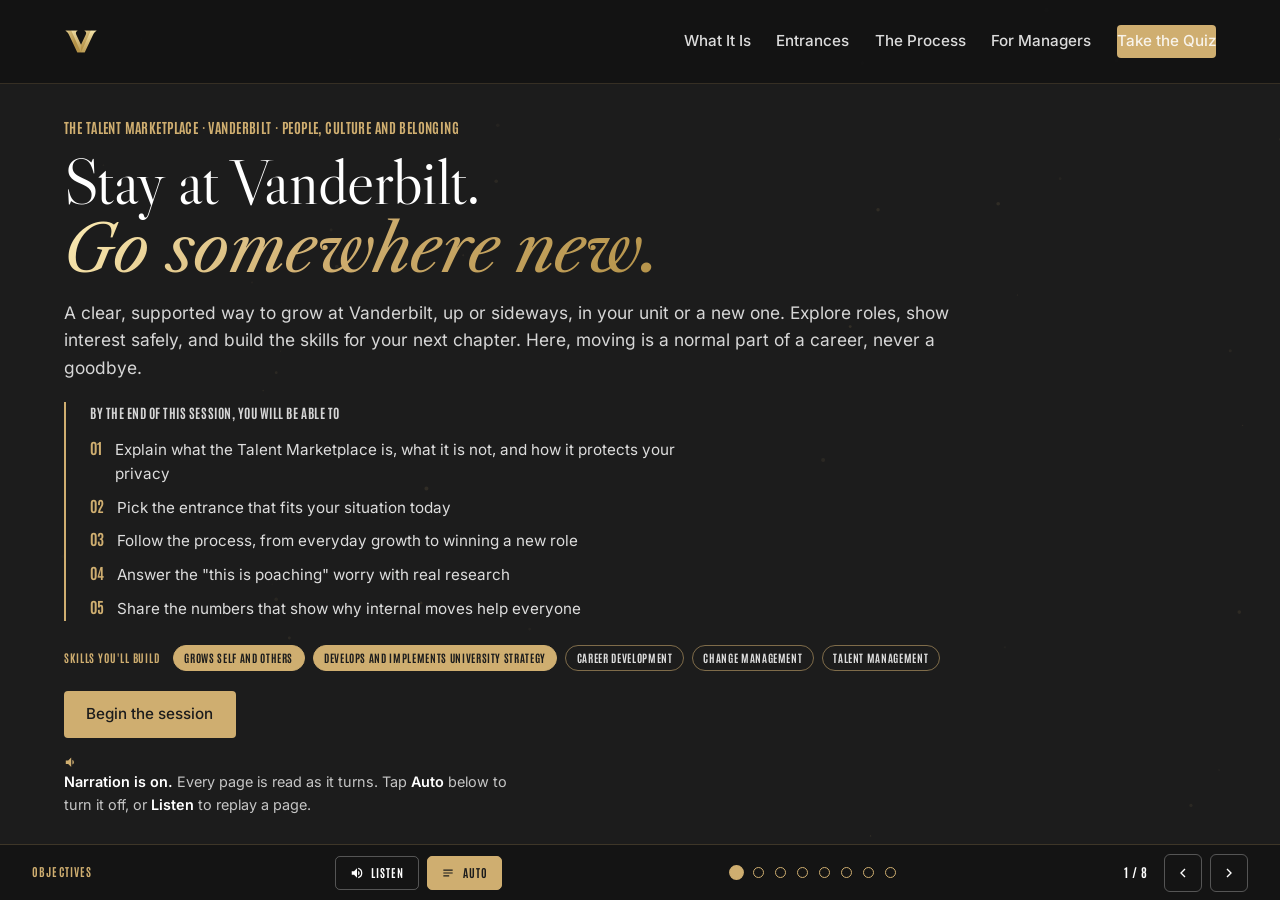
==== index.html @ 02c63fd5 "Narration controls in the bottom bar with auto page reading Replace the per-slide Listen pills with " ====
<!DOCTYPE html>
<html lang="en">
<head>
<meta charset="UTF-8">
<meta name="viewport" content="width=device-width, initial-scale=1">
<title>The Talent Marketplace | Vanderbilt</title>
<meta name="description" content="An interactive training for Vanderbilt staff and managers on the Talent Marketplace: what it is, the six entrances, the process from everyday growth to pursuing an opportunity, the culture work that makes it succeed, and the research case for internal mobility.">
<link rel="canonical" href="https://me5231979.github.io/TransferPortal-/">
<meta property="og:type" content="website">
<meta property="og:title" content="The Talent Marketplace | Vanderbilt Learning Series">
<meta property="og:description" content="Vanderbilt's home for your growth and development: explore careers of interest, build skills through short-term opportunities, and be ready when opportunity arises.">
<meta property="og:url" content="https://me5231979.github.io/TransferPortal-/">
<link rel="icon" href="assets/img/favicon.svg" type="image/svg+xml">
<link rel="alternate icon" href="assets/img/favicon-96.png">
<link rel="apple-touch-icon" href="assets/img/favicon-96.png">

<link rel="preload" href="assets/fonts/libre-caslon-display-latin-400-normal.woff2" as="font" type="font/woff2" crossorigin>
<link rel="preload" href="assets/fonts/inter-latin-400-normal.woff2" as="font" type="font/woff2" crossorigin>

<link rel="stylesheet" href="assets/css/styles.css?v=4">
<style>
  /* skill pills (course-level) */
  .skills { display: flex; flex-wrap: wrap; gap: .5rem; align-items: center; margin-top: 1.5rem; }
  .skills__label { font-family: var(--font-condensed); font-weight: 700; text-transform: uppercase;
    letter-spacing: .08em; font-size: .7rem; color: var(--vu-gold-flat); margin-right: .25rem; }
  .skillpill { display: inline-block; font-family: var(--font-condensed); font-weight: 700;
    text-transform: uppercase; letter-spacing: .06em; font-size: .68rem; line-height: 1.3;
    padding: .3rem .65rem; border-radius: 999px; border: 1px solid rgba(207,174,112,.55);
    color: rgba(255,255,255,.85); }
  .skillpill--core { background: var(--vu-gold-flat); border-color: var(--vu-gold-flat); color: var(--vu-black); }
  /* the three connected pieces (section 01) */
  .pieces { list-style: none; margin: 1.1rem 0 0; padding: 0; counter-reset: piece; display: grid; gap: .7rem; }
  @media (min-width: 900px) { .pieces { grid-template-columns: repeat(3, 1fr); gap: .8rem; } }
  .pieces li { counter-increment: piece; position: relative; padding: .15rem 0 0 2.1rem; font-size: .88rem; line-height: 1.5; color: var(--vu-gray-dark); }
  .pieces li::before { content: counter(piece); position: absolute; left: 0; top: .1rem; width: 1.5rem; height: 1.5rem; border-radius: 50%; border: 1px solid var(--vu-gold-flat); color: var(--vu-oak); font-family: var(--font-condensed); font-weight: 700; font-size: .85rem; display: grid; place-items: center; }
  .pieces li b { display: block; font-family: var(--font-condensed); font-weight: 700; text-transform: uppercase; letter-spacing: .05em; font-size: .78rem; color: var(--vu-black); margin-bottom: .15rem; }
  /* entrance doors (expanding) */
  .doors { margin-top: 1.5rem; display: grid; gap: .6rem; }
  @media (min-width: 900px) { .doors { grid-template-columns: 1fr 1fr; gap: .6rem .9rem; align-items: start; } }
  .door { border: 1px solid rgba(255,255,255,.16); border-radius: 6px; background: #242424; }
  .door[open] { border-color: rgba(207,174,112,.55); }
  .door summary { list-style: none; cursor: pointer; display: flex; align-items: center; gap: .75rem; padding: .7rem .9rem; }
  .door summary::-webkit-details-marker { display: none; }
  .door summary .tag { flex-shrink: 0; }
  .door__quote { font-family: var(--font-serif); font-size: 1rem; color: rgba(255,255,255,.92); line-height: 1.25; }
  .door .chev { width: 15px; height: 15px; margin-left: auto; flex-shrink: 0; color: var(--vu-gold-flat); transition: transform .25s var(--ease); }
  .door[open] .chev { transform: rotate(90deg); }
  .door__body { padding: .1rem .95rem .9rem; display: grid; gap: .55rem; }
  .door__row { margin: 0; font-size: .85rem; color: rgba(255,255,255,.78); line-height: 1.5; }
  .door__row b { color: var(--vu-gold-flat); font-family: var(--font-condensed); text-transform: uppercase; letter-spacing: .06em; font-weight: 700; font-size: .7rem; display: block; margin-bottom: .1rem; }
  .crumbs { list-style: none; margin: .2rem 0; padding: 0; counter-reset: crumb; display: grid; gap: .35rem; }
  .crumbs li { counter-increment: crumb; position: relative; padding-left: 1.7rem; font-size: .85rem; color: rgba(255,255,255,.88); line-height: 1.4; }
  .crumbs li::before { content: counter(crumb); position: absolute; left: 0; top: .05rem; width: 1.15rem; height: 1.15rem; border-radius: 50%; border: 1px solid var(--vu-gold-flat); color: var(--vu-gold-flat); font-family: var(--font-condensed); font-weight: 700; font-size: .68rem; display: grid; place-items: center; }
  .crumbs li:not(:last-child)::after { content: ""; position: absolute; left: .55rem; top: 1.35rem; bottom: -.5rem; width: 1px; background: rgba(207,174,112,.35); }
  .crumbs__chip { display: inline-block; margin-left: .35rem; font-family: var(--font-condensed); font-weight: 700; text-transform: uppercase; letter-spacing: .05em; font-size: .6rem; color: var(--vu-black); background: var(--vu-gold-flat); border-radius: 999px; padding: .12rem .5rem; vertical-align: 1px; }
  .crumbs__chip--soon { background: transparent; border: 1px solid rgba(207,174,112,.7); color: var(--vu-gold-flat); }
  /* two-track process */
  .tracks { display: grid; gap: 1.25rem; grid-template-columns: 1fr; margin-top: 2rem; }
  @media (min-width: 900px) { .tracks { grid-template-columns: 1fr 1fr; } }
  .track { border: 1px solid rgba(207,174,112,.35); border-radius: 6px; padding: 1.25rem 1.4rem; }
  .on-cream .track, .on-light .track { background: rgba(255,255,255,.55); }
  .track ol { margin: .75rem 0 0; padding-left: 1.2rem; display: grid; gap: .5rem; font-size: .95rem; }
  .track ol b { font-weight: 600; }
  .track a { color: inherit; text-decoration: underline; }
  .warmup .card a:not(.btn) { color: var(--vu-gold-flat); text-decoration: underline; font-size: .82rem; }
  @media (min-width: 1000px) {
    .tracks { gap: 1rem; margin-top: 1.25rem; }
    .track { padding: .9rem 1.1rem; }
    .track ol { margin-top: .5rem; gap: .25rem; font-size: .82rem; }
  }
  /* stat tiles */
  .stats { display: grid; gap: 1rem; grid-template-columns: repeat(auto-fit, minmax(230px, 1fr)); margin-top: 2rem; }
  .stats .card .big { font-family: var(--font-serif); font-size: clamp(1.7rem, 2.6vw, 2.3rem); color: var(--vu-oak); line-height: 1.1; margin: .3rem 0 .35rem; }
  .on-dark .stats .card .big { color: var(--vu-gold-flat); }
  .stats .card p { font-size: .88rem; }
  .stats .card a { color: inherit; text-decoration: underline; }
  @media (min-width: 1000px) {
    .stats { gap: .8rem; margin-top: 1.25rem; grid-template-columns: repeat(3, 1fr); }
    .stats .card .big { font-size: clamp(1.4rem, 1.8vw, 1.8rem); }
    .stats .card p { font-size: .82rem; }
  }
  @media (min-width: 1280px) {
    .stats { grid-template-columns: repeat(6, 1fr); gap: .6rem; margin-top: .9rem; }
    .stats .card { padding: .8rem .85rem; }
    .stats .card .big { font-size: 1.3rem; }
    .stats .card p { font-size: .76rem; }
  }
  @media (min-width: 1280px) {
    #nextMove .quiz__options { grid-template-columns: repeat(3, minmax(0, 1fr)); }
    #nextMove .quiz__options .opt { font-size: .85rem; align-items: start; }
    #entrancePick .quiz__options { grid-template-columns: repeat(6, minmax(0, 1fr)); }
    #entrancePick .quiz__options .opt { grid-template-columns: 1fr; font-size: .82rem; padding: .5rem .6rem; text-align: center; }
    #entrancePick .quiz__options .opt .mark { display: none; }
  }
  /* today checklist + Oracle screenshots */
  .uishot { margin: .9rem 0 0; }
  .uishot img { width: 100%; max-width: 680px; border: 1px solid rgba(28,28,28,.18); border-radius: 6px; display: block; box-shadow: 0 2px 10px rgba(0,0,0,.08); }
  .on-dark .uishot img { border-color: rgba(255,255,255,.25); }
  .uishot figcaption { font-family: var(--font-condensed); font-weight: 700; text-transform: uppercase; letter-spacing: .07em; font-size: .66rem; color: var(--vu-oak); margin-top: .4rem; }
  .on-dark .uishot figcaption { color: var(--vu-gold-flat); }
  .warmup { display: grid; gap: 1rem; grid-template-columns: repeat(auto-fit, minmax(280px, 1fr)); margin-top: 1.25rem; }
  @media (min-width: 1200px) {
    .warmup { grid-template-columns: repeat(5, 1fr); gap: .75rem; margin-top: .75rem; }
    .warmup .card { padding: .8rem .85rem; }
    .warmup .card .muted { font-size: .78rem; }
    .warmup .card .btn { padding: .55rem .9rem; font-size: .85rem; }
  }
</style>
<script>
  window.va = window.va || function () { (window.vaq = window.vaq || []).push(arguments); };
</script>
<script defer src="/_vercel/insights/script.js"></script>
</head>
<body>
<a class="skip-link" href="#s-what">Skip to content</a>

<!-- reading progress -->
<div class="progress" aria-hidden="true"><div class="progress__bar" id="progressBar"></div></div>

<!-- ===================== NAV ===================== -->
<header class="nav" id="nav">
  <a class="nav__brand" href="#top" aria-label="Vanderbilt University, home">
    <img class="nav__lockup" src="assets/img/vu-lockup-white.png" alt="Vanderbilt University" width="250" height="65">
    <img class="nav__vicon" src="assets/img/vu-v-icon-nav.png" alt="Vanderbilt University" width="34" height="25">
  </a>
  <button class="nav__toggle" aria-label="Toggle menu" aria-expanded="false" aria-controls="navlinks">
    <svg viewBox="0 0 24 24" fill="none" stroke="currentColor" stroke-width="2"><line x1="3" y1="6" x2="21" y2="6"/><line x1="3" y1="12" x2="21" y2="12"/><line x1="3" y1="18" x2="21" y2="18"/></svg>
  </button>
  <nav class="nav__links" id="navlinks" aria-label="Sections">
    <a href="#s-what">What It Is</a>
    <a href="#s-entrances">Entrances</a>
    <a href="#s-process">The Process</a>
    <a href="#s-culture">For Managers</a>
    <a class="btn" href="#s-plan">Take the Quiz</a>
  </nav>
</header>

<!-- bottom navigation bar -->
<div class="bottombar" role="group" aria-label="Presentation controls">
  <span class="bottombar__title" id="barTitle"></span>
  <div class="dots" id="dots" role="navigation" aria-label="Slide navigation"></div>
  <div class="bottombar__ctrl">
    <span class="bottombar__count" id="deckCount">1 / 8</span>
    <button id="deckPrev" aria-label="Previous slide"><svg viewBox="0 0 24 24" fill="none" stroke="currentColor" stroke-width="2"><polyline points="15 18 9 12 15 6"/></svg></button>
    <button id="deckNext" aria-label="Next slide"><svg viewBox="0 0 24 24" fill="none" stroke="currentColor" stroke-width="2"><polyline points="9 18 15 12 9 6"/></svg></button>
  </div>
</div>
<button class="scrollhint" id="scrollHint" type="button" aria-label="Scroll for more on this screen">Scroll for more <svg viewBox="0 0 24 24" fill="none" stroke="currentColor" stroke-width="2.5" width="12" height="12" aria-hidden="true"><polyline points="6 9 12 15 18 9"/></svg></button>

<main class="deck" id="top">

  

  <!-- ============ 1 · HERO ============ -->
  <section class="slide on-dark hero" id="s-hero" data-title="Objectives">
    <video class="hero__video" id="heroVideo" autoplay muted playsinline preload="auto" aria-hidden="true"
      data-playlist='["assets/video/hero-conversation.mp4","assets/video/hero-collaboration.mp4","assets/video/hero-mentorship.mp4"]'></video>
    <canvas class="hero__canvas" aria-hidden="true"></canvas>
    <div class="hero__scrim" aria-hidden="true"></div>
    <div class="wrap">
      <p class="eyebrow" data-reveal>The Talent Marketplace · Vanderbilt · People, Culture and Belonging</p>
      <h1 class="h-hero" data-reveal>Stay at Vanderbilt.<br><em class="gold-text">Go somewhere new.</em></h1>
      <p class="lead" data-reveal style="margin-top:1rem">A clear, supported way to grow at Vanderbilt, up or sideways, in your unit or a new one. Explore roles, show interest safely, and build the skills for your next chapter. Here, moving is a normal part of a career, never a goodbye.</p>
      <div class="objectives" data-reveal>
        <p class="objectives__label">By the end of this session, you will be able to</p>
        <ol class="objectives__list">
          <li>Explain what the Talent Marketplace is, what it is not, and how it protects your privacy</li>
          <li>Pick the entrance that fits your situation today</li>
          <li>Follow the process, from everyday growth to winning a new role</li>
          <li>Answer the "this is poaching" worry with real research</li>
          <li>Share the numbers that show why internal moves help everyone</li>
        </ol>
      </div>
      <div class="skills" data-reveal aria-label="Skills this course builds">
        <span class="skills__label">Skills you'll build</span>
        <span class="skillpill skillpill--core">Grows self and others</span>
        <span class="skillpill skillpill--core">Develops and implements University strategy</span>
        <span class="skillpill">Career Development</span>
        <span class="skillpill">Change Management</span>
        <span class="skillpill">Talent Management</span>
      </div>
      <div class="hero__cta" data-reveal>
        <a class="btn" href="#s-what">Begin the session</a>
      </div>
      <p class="narr-note" data-reveal style="margin:1.1rem 0 0;font-size:.9rem;color:rgba(255,255,255,.75);max-width:52ch"><svg viewBox="0 0 24 24" aria-hidden="true" style="width:.9rem;height:.9rem;fill:#CFAE70;vertical-align:-2px;margin-right:.35rem"><path d="M3 9v6h4l5 5V4L7 9H3zm13.5 3a4.5 4.5 0 0 0-2.5-4v8a4.5 4.5 0 0 0 2.5-4z"/></svg><b style="color:#fff">Narration is on.</b> Every page is read as it turns. Tap <b style="color:#fff">Auto</b> below to turn it off, or <b style="color:#fff">Listen</b> to replay a page.</p>
    </div>
  </section>

  

  <!-- ============ 2 · THE CHANCELLOR'S CHARGE ============ -->
  <section class="slide on-dark" id="s-charge" data-title="The chancellor's charge">
    <div class="wrap">
      <p class="eyebrow" data-reveal>The Institutional Why · Crescere Aude · Dare to Grow</p>
      <h2 class="h2" data-reveal style="max-width:30ch">Vanderbilt will <span class="gold-text">define the great university of the 21st Century</span> and <em class="gold-text">be&nbsp;it.</em></h2>

      <p class="eyebrow" data-reveal style="margin:1.75rem 0 .75rem">Areas of Focus</p>
      <div class="grid grid-3" style="grid-template-columns:repeat(auto-fit,minmax(260px,1fr))">
        <div class="card" data-reveal>
          <span class="tag">1 · Exceptional Core Operations</span>
          <p class="muted" style="margin-top:.5rem">With speed, agility and scale, Vanderbilt will distinguish itself with innovative and impactful capabilities to ensure that we have the talent, resources and reputation necessary to deliver on our vision.</p>
        </div>
        <div class="card" data-reveal>
          <span class="tag">2 · Bold Strategic Initiatives</span>
          <p class="muted" style="margin-top:.5rem">With "exceptional core operations" as our fuel, Vanderbilt will pursue increasingly bold initiatives that enable and enhance the reach and impact of our education and research mission.</p>
        </div>
        <div class="card" data-reveal>
          <span class="tag">3 · Values Leadership</span>
          <p class="muted" style="margin-top:.5rem">Through strategic advocacy efforts and modeling the role of an essential research university, Vanderbilt will stimulate industry change and combat existential threats to our education and research mission.</p>
        </div>
      </div>
    </div>
  </section>

  <!-- ============ 3 · 01 WHAT IT IS ============ -->
  <section class="slide on-light" id="s-what" data-count data-title="What it is">
    <div class="wrap">
      <p class="eyebrow" data-reveal>Section 01 · What It Is</p>
      <h2 class="h2" data-reveal>It is <em>two</em> things.</h2>
      <p class="lead" data-reveal>The marketplace is Vanderbilt's home for growing your career inside the university. It lives in Oracle, and it splits into two paths. Your activity stays private to you.</p>

      <div class="grid grid-3" style="margin-top:1.25rem;grid-template-columns:repeat(auto-fit,minmax(280px,1fr))">
        <div class="card" data-reveal style="border-color:rgba(207,174,112,.55)">
          <span class="tag">1 · Career moves</span>
          <h3>Careers of interest</h3>
          <p class="muted">Grow toward the careers that draw you. The marketplace matches roles to your skills, and staff see new openings first, for five business days. Your interest stays private until you act.</p>
        </div>
        <div class="card" data-reveal style="border-color:rgba(207,174,112,.55)">
          <span class="tag">2 · Gigs</span>
          <h3>Short-term opportunities</h3>
          <p class="muted">Short projects in other units that build your skills. We are rolling Gigs out in Oracle to promote short-term opportunities. Your manager approves each Gig, you keep your home job, and a Gig never promises a transfer.</p>
        </div>
      </div>

      <div class="card" data-reveal style="margin-top:1rem">
        <span class="tag">The promises</span>
        <p class="muted">You control what you share. Showing interest alerts no one. Leaders see only group totals, never your activity. Managers may not punish or spy. Advisor help starts only when you ask.</p>
      </div>

      <div class="quiz" id="portalFact" data-reveal style="margin-top:1rem">
        <p class="eyebrow" style="margin-bottom:.5rem">Play · Fact or fiction</p>
        <p class="why" style="margin-top:0"><b>Why this matters:</b> most fear comes from things the marketplace does not do. Five claims; true or false?</p>
        <p class="quiz__progress" id="pfProgress"></p>
        <p class="quiz__q" id="pfQ" style="margin-top:.4rem"></p>
        <div class="quiz__options" id="pfOptions" role="group" aria-label="Fact or fiction choices"></div>
        <p class="quiz__feedback" id="pfFeedback" aria-live="polite"></p>
        <div class="quiz__nav">
          <button class="btn btn--dark" id="pfNext" style="visibility:hidden">Next claim</button>
        </div>
        <div id="pfResult" hidden aria-live="polite"></div>
      </div>

      <details class="deeper" data-reveal>
        <summary><svg class="chev" viewBox="0 0 24 24" fill="none" stroke="currentColor" stroke-width="2.5" aria-hidden="true"><polyline points="9 18 15 12 9 6"/></svg> Go deeper</summary>
        <div class="deeper__body">
          <div><h4>In practice</h4><p>Two paths, one marketplace. Career moves are the long game: real roles you grow toward and earn fairly. Gigs are the short game: projects that stretch you now. Both run on the skills and interests you keep in Oracle, and both stay private until you act.</p></div>
          <div class="deeper__ask"><h4><span class="mode">As a group</span> · optional extension</h4>
          <p class="why"><b>Why this matters:</b> naming your worries out loud, then checking them against the guarantees, is the fastest way to find out which fears are real and which are folklore.</p>
          <ol class="steps">
            <li>In pairs: each name the one thing you'd be most nervous about if you used the marketplace tomorrow.</li>
            <li>Check each worry against the guarantee cards above. Covered, or genuinely open?</li>
            <li>Bring the genuinely open ones to the room; the facilitator collects them for HR.</li>
          </ol>
          <p class="why" style="margin-top:.6rem"><b>Flying solo?</b> Write down your one worry, then find the guarantee that covers it. If none does, that's a real question worth sending to People, Culture and Belonging.</p></div>
        </div>
      </details>
    </div>
  </section>

  

  <!-- ============ 5 · 02 SIX ENTRANCES ============ -->
  <section class="slide on-dark" id="s-entrances" data-count data-title="Six entrances">
    <div class="wrap">
      <p class="eyebrow" data-reveal>Section 02 · Entrances</p>
      <h2 class="h2" data-reveal>Match your situation to its <em>entrance</em>.</h2>
      <p class="lead" data-reveal>Six doors, three kinds of talent: looking to grow (A, B, and F), hidden talent (C), and people whose role is not the right fit but whose heart is in the mission (D and E). Yours might be a mix. Every door starts best the same way: a growth conversation with your manager. That talk is recommended, never required, and exploring stays private until you say otherwise. Open a door to see the path.</p>

      <div class="doors">
        <details class="door" data-reveal>
          <summary>
            <span class="tag">A &middot; The Explorer</span>
            <span class="door__quote">"I'm curious, but not ready to move"</span>
            <svg class="chev" viewBox="0 0 24 24" fill="none" stroke="currentColor" stroke-width="2.5" aria-hidden="true"><polyline points="9 18 15 12 9 6"/></svg>
          </summary>
          <div class="door__body">
            <p class="door__row"><b>You right now</b> Happy enough, curious what else is out there, and worried that curiosity looks like quitting.</p>
            <ol class="crumbs" aria-label="The path through this entrance">
              <li>Growth conversation with your manager <span class="crumbs__chip">recommended start</span></li>
              <li>Update the skills in your Talent Profile</li>
              <li>Flag Careers of Interest in the Grow area</li>
              <li>Browse the Opportunity Marketplace at your own pace</li>
              <li>Suggestions arrive as matching roles open</li>
            </ol>
            <p class="door__row"><b>Where it leads</b> A private map of your options that grows while you do your job.</p>
            <p class="door__row"><b>Worth knowing</b> Flagging interest alerts no one. You choose if and when to say more.</p>
          </div>
        </details>
        <details class="door" data-reveal>
          <summary>
            <span class="tag">B &middot; The Tenured High Performer</span>
            <span class="door__quote">"I need a new challenge"</span>
            <svg class="chev" viewBox="0 0 24 24" fill="none" stroke="currentColor" stroke-width="2.5" aria-hidden="true"><polyline points="9 18 15 12 9 6"/></svg>
          </summary>
          <div class="door__body">
            <p class="door__row"><b>You right now</b> Years of know-how, great reviews, and work that now runs on autopilot.</p>
            <ol class="crumbs" aria-label="The path through this entrance">
              <li>Growth conversation with your manager <span class="crumbs__chip">recommended start</span></li>
              <li>Browse Gigs in the Opportunity Marketplace <span class="crumbs__chip crumbs__chip--soon">rolling out</span></li>
              <li>Take one, with your manager's approval, scope and duration defined, home role intact</li>
              <li>Add the new skills to your Talent Profile</li>
              <li>Pursue the right opening when it arises, skills in hand</li>
            </ol>
            <p class="door__row"><b>Where it leads</b> Stretch and fresh relationships now, and a stronger candidacy for the bigger next chapter.</p>
            <p class="door__row"><b>Worth knowing</b> Gigs are rolling out in Oracle to promote short-term opportunities. A Gig builds skills; it never promises a transfer. What it builds is the readiness you use when the right opening arises.</p>
          </div>
        </details>
        <details class="door" data-reveal>
          <summary>
            <span class="tag">C &middot; The Underutilized Contributor</span>
            <span class="door__quote">"I have skills I never get to use"</span>
            <svg class="chev" viewBox="0 0 24 24" fill="none" stroke="currentColor" stroke-width="2.5" aria-hidden="true"><polyline points="9 18 15 12 9 6"/></svg>
          </summary>
          <div class="door__body">
            <p class="door__row"><b>You right now</b> Hired for one job, grew into more, and the extra skills sit unused.</p>
            <ol class="crumbs" aria-label="The path through this entrance">
              <li>Growth conversation with your manager <span class="crumbs__chip">recommended start</span></li>
              <li>Tag every real skill at its true level in the Skills Center</li>
              <li>Point your Grow plan at the underused ones</li>
              <li>The marketplace surfaces roles and Gigs that need them</li>
              <li>Apply when the fit is real, or take a Gig</li>
            </ol>
            <p class="door__row"><b>Where it leads</b> Work that finally uses the whole toolkit, found by matching instead of luck.</p>
            <p class="door__row"><b>Worth knowing</b> Matching runs on your skills data. Honest levels beat long lists.</p>
          </div>
        </details>
        <details class="door" data-reveal>
          <summary>
            <span class="tag">D &middot; The Post-Reorg Realigner</span>
            <span class="door__quote">"My role feels misaligned"</span>
            <svg class="chev" viewBox="0 0 24 24" fill="none" stroke="currentColor" stroke-width="2.5" aria-hidden="true"><polyline points="9 18 15 12 9 6"/></svg>
          </summary>
          <div class="door__body">
            <p class="door__row"><b>You right now</b> Your area was reorganized, and the job you signed up for changed under you.</p>
            <ol class="crumbs" aria-label="The path through this entrance">
              <li>Growth conversation with your manager <span class="crumbs__chip">recommended start</span></li>
              <li>Request an employee-consultant conversation, confidential and yours to open</li>
              <li>Sort out the next chapter with your advisor</li>
              <li>Apply to the roles that fit</li>
              <li>Transition through a coordinated handoff</li>
            </ol>
            <p class="door__row"><b>Where it leads</b> Clarity about the next chapter before you commit to chasing it.</p>
            <p class="door__row"><b>Worth knowing</b> You start the advisor talk, never HR, and nothing happens without your OK.</p>
          </div>
        </details>
        <details class="door" data-reveal>
          <summary>
            <span class="tag">E &middot; The At-Risk Employee</span>
            <span class="door__quote">"I've heard my role may be at risk"</span>
            <svg class="chev" viewBox="0 0 24 24" fill="none" stroke="currentColor" stroke-width="2.5" aria-hidden="true"><polyline points="9 18 15 12 9 6"/></svg>
          </summary>
          <div class="door__body">
            <p class="door__row"><b>You right now</b> A restructure, a cut, or budget pressure may hit your role.</p>
            <ol class="crumbs" aria-label="The path through this entrance">
              <li>Growth conversation with your manager <span class="crumbs__chip">recommended start</span></li>
              <li>Ask for advisory support and priority matching</li>
              <li>Your skills are matched proactively against open needs</li>
              <li>Faster review where your skills fit</li>
              <li>Land the next role before the risk lands</li>
            </ol>
            <p class="door__row"><b>Where it leads</b> The program working hardest exactly when you need it most.</p>
            <p class="door__row"><b>Worth knowing</b> Advisor talks stay private. Priority matching starts only when you ask.</p>
          </div>
        </details>
        <details class="door" data-reveal>
          <summary>
            <span class="tag">F &middot; Ready to pursue</span>
            <span class="door__quote">"There's an open job I want"</span>
            <svg class="chev" viewBox="0 0 24 24" fill="none" stroke="currentColor" stroke-width="2.5" aria-hidden="true"><polyline points="9 18 15 12 9 6"/></svg>
          </summary>
          <div class="door__body">
            <p class="door__row"><b>You right now</b> A posting is live, your skills match, and you are ready now.</p>
            <ol class="crumbs" aria-label="The path through this entrance">
              <li>Growth conversation with your manager <span class="crumbs__chip">recommended start</span></li>
              <li>Apply inside the five-business-day internal-first window</li>
              <li>Interview in the same process every candidate gets</li>
              <li>HR and both managers plan the handoff, typically two to four weeks</li>
              <li>Onboard fast while your old role backfills through the marketplace</li>
            </ol>
            <p class="door__row"><b>Where it leads</b> A new chapter at Vanderbilt with your institutional knowledge riding along.</p>
            <p class="door__row"><b>Worth knowing</b> The five-day window gives you the first look. The skills you have built make your case.</p>
          </div>
        </details>
      </div>

      <div class="quiz" id="entrancePick" data-reveal style="margin-top:1rem">
        <p class="eyebrow" style="margin-bottom:.5rem">Play · Pick the entrance</p>
        <p class="why" style="margin-top:0"><b>Why this matters:</b> the doors only help if you can match them to real situations. Open a door or two above, then meet five colleagues and pick each one's door.</p>
        <p class="quiz__progress" id="epProgress"></p>
        <p class="quiz__q" id="epQ" style="margin-top:.4rem"></p>
        <div class="quiz__options" id="epOptions" role="group" aria-label="Entrance choices"></div>
        <p class="quiz__feedback" id="epFeedback" aria-live="polite"></p>
        <div class="quiz__nav">
          <button class="btn" id="epNext" style="visibility:hidden">Next colleague</button>
        </div>
        <div id="epResult" hidden aria-live="polite"></div>
      </div>

      <details class="deeper" data-reveal>
        <summary><svg class="chev" viewBox="0 0 24 24" fill="none" stroke="currentColor" stroke-width="2.5" aria-hidden="true"><polyline points="9 18 15 12 9 6"/></svg> Go deeper</summary>
        <div class="deeper__body">
          <div><h4>In practice</h4><p>Doors are situations, never labels; most careers use two or three of them. The advisor doors (D and E) are private and yours to open, and E adds priority matching and faster review: the program working hardest when someone needs it most.</p></div>
          <div class="deeper__ask"><h4><span class="mode">As a group</span> · optional extension</h4>
          <p class="why"><b>Why this matters:</b> claiming an entrance out loud turns an org chart into a personal plan, and hearing the room's spread proves every door gets used.</p>
          <ol class="steps">
            <li>Everyone privately picks the entrance closest to their situation today.</li>
            <li>Show of hands, A through F. Notice the spread; every room has all six.</li>
            <li>Pairs: tell your partner which you picked and what the first click would be.</li>
          </ol>
          <p class="why" style="margin-top:.6rem"><b>Flying solo?</b> Write down your entrance letter and the first thing you'd do inside it. Keep it; the capstone will ask for exactly this.</p></div>
        </div>
      </details>
    </div>
  </section>

  <!-- ============ 6 · 03 THE PROCESS ============ -->
  <section class="slide on-cream" id="s-process" data-count data-title="The process">
    <div class="wrap">
      <p class="eyebrow" data-reveal>Section 03 · The Process</p>
      <h2 class="h2" data-reveal>Grow every day. Be <em>ready</em> when opportunity arises.</h2>
      <p class="lead" data-reveal>Growth here is a conversation, never a surprise. Keep your manager in the loop, and let the marketplace do the matching.</p>

      <div class="tracks">
        <div class="track" data-reveal>
          <span class="tag">Every day · Build</span>
          <p style="margin:.75rem 0 0;font-size:.95rem">Talk with your manager about your growth. Keep your <a href="https://ecsr.fa.us2.oraclecloud.com/fscmUI/faces/deeplink?objType=NFX_VIEW_MY_SKILLS_AND_QUAL_VB&action=NONE">Talent Profile</a> and <a href="https://ecsr.fa.us2.oraclecloud.com/fscmUI/redwood/profiles/skills/skillscenter?navigateBack=true">skills</a> honest and current. Flag Careers of Interest in Grow, browse the <a href="https://ecsr.fa.us2.oraclecloud.com/fscmUI/redwood/internalmobility/opportunitymarketplace/search">Opportunity Marketplace</a>, and take learning tied to your goals. Take a Gig when one fits; your manager approves it first. All of this stays private to you.</p>
        </div>
        <div class="track" data-reveal>
          <span class="tag">When opportunity arises · Pursue</span>
          <p style="margin:.75rem 0 0;font-size:.95rem">The job posts to Vanderbilt staff first, for five business days. You apply, sharing what you choose, and interview like any other candidate. If you are chosen, HR and both managers plan the handoff, usually two to four weeks. Your old job then posts the same way, so your team gets the same first look.</p>
        </div>
      </div>

      <div class="quiz" id="nextMove" data-reveal style="margin-top:1rem">
        <p class="eyebrow" style="margin-bottom:.5rem">Play · Call the next move</p>
        <p class="why" style="margin-top:0"><b>Why this matters:</b> the process feels safe when every next step is predictable. Five moments; call what happens.</p>
        <p class="quiz__progress" id="nmProgress"></p>
        <p class="quiz__q" id="nmQ" style="margin-top:.4rem"></p>
        <div class="quiz__options" id="nmOptions" role="group" aria-label="Next move choices"></div>
        <p class="quiz__feedback" id="nmFeedback" aria-live="polite"></p>
        <div class="quiz__nav">
          <button class="btn btn--dark" id="nmNext" style="visibility:hidden">Next moment</button>
        </div>
        <div id="nmResult" hidden aria-live="polite"></div>
      </div>

      <details class="deeper" data-reveal>
        <summary><svg class="chev" viewBox="0 0 24 24" fill="none" stroke="currentColor" stroke-width="2.5" aria-hidden="true"><polyline points="9 18 15 12 9 6"/></svg> Go deeper</summary>
        <div class="deeper__body">
          <div><h4>In practice</h4><p>The telling rule, put simply: you owe no one an announcement for exploring. Once you are a serious candidate for a role, tell your manager yourself, before the paperwork does. And applying from inside never means the job is yours; the window gives you the first look, and the skills you have built make your case.</p></div>
          <div class="deeper__ask"><h4><span class="mode">As a group</span> · optional extension</h4>
          <p class="why"><b>Why this matters:</b> the process clicks when you trace one imaginary colleague all the way through it.</p>
          <ol class="steps">
            <li>Pairs: invent a colleague (role, not a real name) and pick their entrance from Section 02.</li>
            <li>Walk their everyday building: what would they grow, save, or ask for this month?</li>
            <li>Now an opening arises that fits. Walk them to the handoff. Where would it wobble, and who fixes it?</li>
          </ol>
          <p class="why" style="margin-top:.6rem"><b>Flying solo?</b> Trace yourself instead: what you'd build this month, and what you'd want ready if the right opening appeared next quarter.</p></div>
        </div>
      </details>
    </div>
  </section>

  <!-- ============ 7 · 04 THE CULTURE SHIFT ============ -->
  <section class="slide on-dark" id="s-culture" data-count data-title="The culture shift">
    <div class="wrap">
      <p class="eyebrow" data-reveal>Section 04 · The Culture Shift</p>
      <h2 class="h2" data-reveal>Releasing talent is a leadership <em>win</em>.</h2>
      <p class="lead" data-reveal>Some managers hear "internal mobility" and think "poaching." Research measured it: about <b>three out of four managers admit to holding on to strong team members</b> (talent hoarding), and that pressure <b>stops people from applying inside</b> (<a href="https://www.aeaweb.org/articles?id=10.1257/aer.20220264" style="color:var(--vu-gold-flat);text-decoration:underline">Haegele, American Economic Review, 2024</a>). Left alone, hoarding starves the marketplace. The culture work is the work.</p>

      <div class="grid grid-3" style="margin-top:1rem;grid-template-columns:repeat(auto-fit,minmax(240px,1fr))">
        <div class="card" data-reveal style="border-color:rgba(207,174,112,.5)">
          <span class="tag">The reframe every manager needs</span>
          <p style="margin:.4rem 0 0;color:rgba(255,255,255,.9);font-size:.9rem">When a team member grows into a new role at Vanderbilt, that is a win on your record: we keep someone we would have lost, their skills land where the university needs them, and you get to bring fresh talent onto your team.</p>
        </div>
        <div class="card" data-reveal>
          <span class="tag">The response that builds the culture</span>
          <p class="muted" style="font-style:italic">"Thank you for telling me. Tell me what drew you to it. What can I do to help you prepare well, and whatever the outcome, what should we plan for next in your development here?"</p>
        </div>
        <div class="card" data-reveal>
          <span class="tag">The response the culture cannot survive</span>
          <p class="muted" style="font-style:italic">"After everything I've invested in you?"</p>
          <p class="muted" style="margin-top:.5rem">The first response builds a career at Vanderbilt. The second builds a resume for somewhere else.</p>
        </div>
        <div class="card" data-reveal>
          <span class="tag">Manager guardrails</span>
          <p class="muted"><b>No retaliation:</b> blocking a move, lowering a rating, or sidelining someone for raising their hand is a serious violation. <b>No watching:</b> no alerts, no workarounds. <b>Do coach:</b> have the "what's next for you here" talk before an opening has it for you.</p>
          <p style="margin-top:.65rem"><a class="btn" style="font-size:.8rem;padding:.5rem .85rem" href="https://ecsr.fa.us2.oraclecloud.com:443/fscmUI/redwood/learner/learn/redirect?learningItemId=300002856554050&learningItemType=ORA_COURSE">Take the manager course in Oracle Learning</a></p>
        </div>
      </div>


      <p class="eyebrow" data-reveal style="margin-top:1.25rem">The numbers, in case anyone asks</p>
      <div class="stats" style="margin-top:.75rem">
        <div class="card" data-reveal>
          <span class="tag">Staying</span>
          <p class="big">70% vs 45%</p>
          <p class="muted">People promoted within three years stay at a 70% rate. People who never moved: 45%. <a href="https://www.shrm.org/topics-tools/news/talent-acquisition/study-internal-mobility-boosts-retention" target="_blank" rel="noopener">SHRM / LinkedIn</a>.</p>
        </div>
        <div class="card" data-reveal>
          <span class="tag">Years served</span>
          <p class="big">5.4 vs 2.9</p>
          <p class="muted">Average years people stay where internal moves are common, versus where they are rare. <a href="https://inop.ai/the-link-between-internal-mobility-and-employee-retention/" target="_blank" rel="noopener">Inop.ai</a>.</p>
        </div>
        <div class="card" data-reveal>
          <span class="tag">Cost</span>
          <p class="big">3 to 5x</p>
          <p class="muted">What an outside hire can cost compared to an inside move, once time and lost output count. <a href="https://joshbersin.com/internal-hiring-factbook/" target="_blank" rel="noopener">Bersin</a>.</p>
        </div>
      </div>
      <div class="quiz" id="managerCall" data-reveal style="margin-top:1rem">
        <p class="eyebrow" style="margin-bottom:.5rem">Play · Judge the response</p>
        <p class="why" style="margin-top:0"><b>Why this matters:</b> the program lives or dies in the minute after "I've applied for something." Five responses; call each one.</p>
        <p class="quiz__progress" id="mcProgress"></p>
        <p class="quiz__q" id="mcQ" style="margin-top:.4rem"></p>
        <div class="quiz__options" id="mcOptions" role="group" aria-label="Response judgments"></div>
        <p class="quiz__feedback" id="mcFeedback" aria-live="polite"></p>
        <div class="quiz__nav">
          <button class="btn" id="mcNext" style="visibility:hidden">Next response</button>
        </div>
        <div id="mcResult" hidden aria-live="polite"></div>
      </div>

      <details class="deeper" data-reveal>
        <summary><svg class="chev" viewBox="0 0 24 24" fill="none" stroke="currentColor" stroke-width="2.5" aria-hidden="true"><polyline points="9 18 15 12 9 6"/></svg> Go deeper</summary>
        <div class="deeper__body">
          <div><h4>In practice</h4><p>Hoarding comes from incentives, so the fix is structure: the staff-first posting window, planned handoffs, praise for managers who release talent, and a release rate on leader scorecards. Staff hold guardrails too: honest skill ratings, respect for whoever is chosen, and telling your manager at the right time.</p></div>
          <div class="deeper__ask"><h4><span class="mode">As a group</span> · optional extension</h4>
          <p class="why"><b>Why this matters:</b> drafting the words before the moment arrives is what makes the good response the one that actually comes out.</p>
          <ol class="steps">
            <li>Managers: draft the two sentences you'll say the next time a team member tells you they've applied. Staff: draft how you'd open the disclosure conversation with your manager.</li>
            <li>Pairs, one of each where possible: read them to each other. Does the manager line pass the "thank you first" test? Does the staff line land before an opening does?</li>
            <li>Volunteers read the best lines to the room. Collect them; they become the unit's shared script.</li>
          </ol>
          <p class="why" style="margin-top:.6rem"><b>Flying solo?</b> Draft both lines anyway, whichever chair you sit in today. You will eventually sit in the other one.</p></div>
        </div>
      </details>
    </div>
  </section>

  

  

  <!-- ============ 10 · FIRST MOVE CARD (capstone) ============ -->
  <section class="slide on-dark" id="s-plan" data-title="The job aid">
    <div class="wrap">
      <p class="eyebrow" data-reveal>Check what stuck · Then take the first move</p>
      <h2 class="h2" data-reveal>The recap, then your <em>runway</em>.</h2>
      <p class="lead" data-reveal>Six quick questions first. Then the job aid: five small moves, the exact Oracle screens, and live links that open them. Nothing to fill in and nothing to submit.</p>
      <div class="quiz" id="recap" data-reveal>
        <div id="recapPanel">
          <p class="quiz__progress" id="recapProgress"></p>
          <p class="quiz__q" id="recapQ" style="margin-top:.5rem"></p>
          <div class="quiz__options" id="recapOptions" role="group" aria-label="Answer choices"></div>
          <p class="quiz__feedback" id="recapFeedback" aria-live="polite"></p>
          <div class="quiz__nav">
            <button class="btn btn--dark" id="recapNext" style="visibility:hidden">Next question</button>
          </div>
        </div>
        <div id="recapResult" hidden aria-live="polite"></div>
      </div>

      <div class="hero__cta" data-reveal style="margin-top:.75rem"><a class="btn" href="jobaid.html">Print the job aid</a></div>
      <div class="warmup">
        <div class="card" data-reveal>
          <span class="tag">01 · The conversation</span>
          <p class="muted">Have a conversation with your manager about your growth and development. Managers: hold that conversation with a team member.</p>
        </div>
        <div class="card" data-reveal>
          <span class="tag">02 · The Talent Marketplace Tool</span>
          <p class="muted">Map your skills and build a growth plan. Managers: evaluate the skills across your team.</p>
          <p style="margin-top:.75rem"><a class="btn" href="https://vanderbilttalentcompass.vercel.app/">Open the Talent Marketplace Tool</a></p>
        </div>
        <div class="card" data-reveal>
          <span class="tag">03 · Career Preferences</span>
          <p class="muted">In your Oracle Talent Profile: next career move, preferred function and family, aspirations in the comments.</p>
          <p style="margin-top:.5rem"><a href="https://ecsr.fa.us2.oraclecloud.com/fscmUI/faces/deeplink?objType=NFX_VIEW_MY_SKILLS_AND_QUAL_VB&action=NONE">Open your Talent Profile</a></p>
          <figure class="uishot"><img src="assets/img/oracle-career-preferences.png" alt="Oracle Career Preferences screen with Next Career Move, Preferred Job Function, Preferred Job Family, and a comments box" loading="lazy" onerror="this.closest('figure').hidden=true"><figcaption>Oracle · Talent Profile · Career Preferences</figcaption></figure>
        </div>
        <div class="card" data-reveal>
          <span class="tag">04 · Skills</span>
          <p class="muted">Both lists, Skills I have and Skills I'm developing, honestly leveled. The matching runs on this data.</p>
          <p style="margin-top:.5rem"><a href="https://ecsr.fa.us2.oraclecloud.com/fscmUI/redwood/profiles/skills/skillscenter?navigateBack=true">Open the Skills Center</a></p>
          <figure class="uishot"><img src="assets/img/oracle-skills.png" alt="Oracle skills screen showing Skills I'm developing and Skills I have with endorsement counts" loading="lazy" onerror="this.closest('figure').hidden=true"><figcaption>Oracle · Talent Profile · Skills</figcaption></figure>
        </div>
        <div class="card" data-reveal>
          <span class="tag">05 · Careers of Interest</span>
          <p class="muted">In the Grow area, flag the roles that interest you, then browse the Opportunity Marketplace with Opportunity set to Career Roles. Private to you.</p>
          <p style="margin-top:.5rem"><a href="https://ecsr.fa.us2.oraclecloud.com/fscmUI/redwood/internalmobility/opportunitymarketplace/search">Browse the Opportunity Marketplace</a></p>
          <figure class="uishot"><img src="assets/img/oracle-marketplace.png" alt="Oracle Opportunity Marketplace showing career role cards and an Update Interests button" loading="lazy" onerror="this.closest('figure').hidden=true"><figcaption>Oracle · Grow · Opportunity Marketplace</figcaption></figure>
        </div>
      </div>
    </div>
  </section>

  

  

  <!-- ============ 12 · CLOSING ============ -->
  <section class="slide on-dark" id="s-close" data-title="Wrap-up">
    <div class="wrap" style="text-align:center">
      <img src="assets/img/vu-centered-white.png" alt="Vanderbilt University" width="120" height="125" style="margin:0 auto 1.25rem;width:clamp(80px,8vw,110px);height:auto" data-reveal>
      <h2 class="h2 gold-text" data-reveal style="max-width:20ch;margin-inline:auto">Now make the first <em>move</em>.</h2>
      <p class="lead" data-reveal style="margin:1.25rem auto 0;color:rgba(255,255,255,.82)">The Talent Marketplace is Vanderbilt's Oracle-powered home for internal career movement: identify where you want to grow, build the skills with your manager's support, and pursue opportunities inside the university when they arise. The job aid, one page back, maps your first five moves.</p>
      <div class="vidcard vidcard--feature" data-reveal style="text-align:left;max-width:680px;margin:1.25rem auto 0;cursor:default">
        <div class="vidcard__top"><span class="vidcard__src">Your one next step · This week</span><span class="vidcard__dur">Within 7 days</span></div>
        <h3>Have a conversation with your manager about your growth and development</h3>
        <p>That's move one on the job aid, and it sets up the other four. Then open Oracle and keep going; the job aid walks every move with the exact screens and live links. Afterward, write one line about what came out of the conversation; it decides your second move.</p>
      </div>
      <p class="why" data-reveal style="margin:1rem auto 0;max-width:52ch;text-align:center"><b>Before you go:</b> the five moves are small on purpose. Pick the one you will take this week.</p>
      <div class="hero__cta" data-reveal style="justify-content:center;margin-top:1.25rem">
        <a class="btn" href="cheatsheet.html" target="_blank" rel="noopener">Open the quick reference card</a>
        <a class="btn btn--ghost" href="jobaid.html" target="_blank" rel="noopener">Print the job aid</a>
      </div>
    </div>
  <!-- ============ FOOTER ============ -->
<footer class="footer" aria-labelledby="footHead">
  <div class="wrap">
    <div class="footer__grid">
      <div>
        <img src="assets/img/vu-lockup-white.png" alt="Vanderbilt University" width="300" height="78" style="width:min(300px,80%);height:auto">
        <p class="brandline" id="footHead">One Vanderbilt career. Many roles.</p>
      </div>
      <div>
        <h4>Sections</h4>
        <ul>
          <li><a href="#s-what">What It Is</a></li>
          <li><a href="#s-entrances">Six Entrances</a></li>
          <li><a href="#s-process">The Process</a></li>
          <li><a href="#s-culture">The Culture Shift</a></li>
        </ul>
      </div>
      <div>
        <h4>Keep Learning</h4>
        <ul>
          <li><a href="#s-plan">Quiz and Job Aid</a></li>
          <li><a href="#s-close">Your Next Step</a></li>
          <li><a href="web/">Self-paced version</a></li>
          <li><a href="https://me5231979.github.io/Course_Library/">Course Library</a></li>
          <li><a href="#top">Start Over</a></li>
        </ul>
      </div>
    </div>
    <div class="footer__legal">
      <span>© <span id="year">2026</span> Vanderbilt University. For classroom and self-paced learning.</span>
      <span>The Talent Marketplace · A Vanderbilt learning experience</span>
    </div>
  </div>
</footer>
  </section>

</main>



<script src="assets/js/main.js?v=5"></script>
<script src="assets/js/narration.js?v=1"></script>
</body>
</html>
---- assets/css/styles.css ----
/* =====================================================================
   AI BASICS — Classroom Presentation
   Visual system: Vanderbilt "Futures Learning Hub" (FLH) spec
   Black + gold · Libre Caslon / Inter / Antonio · engraved, not bubbly
   ===================================================================== */

/* ---------- 0. Self-hosted brand fonts (offline-proof) ---------- */
@font-face { font-family: 'Libre Caslon Display'; font-style: normal; font-weight: 400; font-display: swap;
  src: url('../fonts/libre-caslon-display-latin-400-normal.woff2') format('woff2'); }
/* Display has no italic cut; serve Libre Caslon Text italic under the same family so <em> renders a true italic */
@font-face { font-family: 'Libre Caslon Display'; font-style: italic; font-weight: 400; font-display: swap;
  src: url('../fonts/libre-caslon-text-latin-400-italic.woff2') format('woff2'); }
@font-face { font-family: 'Libre Caslon Text'; font-style: normal; font-weight: 400; font-display: swap;
  src: url('../fonts/libre-caslon-text-latin-400-normal.woff2') format('woff2'); }
@font-face { font-family: 'Libre Caslon Text'; font-style: italic; font-weight: 400; font-display: swap;
  src: url('../fonts/libre-caslon-text-latin-400-italic.woff2') format('woff2'); }
@font-face { font-family: 'Inter'; font-style: normal; font-weight: 400; font-display: swap;
  src: url('../fonts/inter-latin-400-normal.woff2') format('woff2'); }
@font-face { font-family: 'Inter'; font-style: normal; font-weight: 500; font-display: swap;
  src: url('../fonts/inter-latin-500-normal.woff2') format('woff2'); }
@font-face { font-family: 'Inter'; font-style: normal; font-weight: 600; font-display: swap;
  src: url('../fonts/inter-latin-600-normal.woff2') format('woff2'); }
@font-face { font-family: 'Antonio'; font-style: normal; font-weight: 700; font-display: swap;
  src: url('../fonts/antonio-latin-700-normal.woff2') format('woff2'); }

/* ---------- 1. Tokens ---------- */
:root {
  /* Core (90%) */
  --vu-black: #1C1C1C;
  --vu-white: #FFFFFF;
  --vu-gold-flat: #CFAE70;
  --vu-gold-gradient: linear-gradient(135deg, #FEEEB6 0%, #CFAE70 45%, #B49248 100%);

  /* Neutrals (10%) */
  --vu-cream: #F5F3EF;
  --vu-sand: #E0D5C0;
  --vu-gray-light: #E4E4E4;
  --vu-gray-dark: #777777;

  /* Saturated — data viz / small accents only */
  --vu-highlight: #ECB748;
  --vu-oak: #946E24;
  --vu-sky: #B3C9CD;
  --vu-sage: #8BA18E;

  /* Type */
  --font-serif: 'Libre Caslon Display', 'Libre Caslon Text', 'Times New Roman', serif;
  --font-sans: 'Inter', Arial, sans-serif;
  --font-condensed: 'Antonio', Impact, sans-serif;

  /* Rhythm */
  --content-max: 1200px;
  --pad-x: clamp(1.25rem, 5vw, 4rem);
  --radius: 4px;
  --ease: cubic-bezier(0.22, 1, 0.36, 1);

  --nav-h: 84px;
}

/* ---------- 2. Reset / base ---------- */
*, *::before, *::after { box-sizing: border-box; }
html { scroll-behavior: smooth; -webkit-text-size-adjust: 100%; }
@media (prefers-reduced-motion: reduce) { html { scroll-behavior: auto; } }

body {
  margin: 0;
  font-family: var(--font-sans);
  font-size: 1.125rem;
  line-height: 1.6;
  color: var(--vu-black);
  background: var(--vu-black);
  -webkit-font-smoothing: antialiased;
  text-rendering: optimizeLegibility;
}

img, svg { max-width: 100%; display: block; }
a { color: inherit; text-decoration: none; }
button { font-family: inherit; cursor: pointer; }

:focus-visible {
  outline: 3px solid var(--vu-highlight);
  outline-offset: 3px;
  border-radius: 2px;
}

.skip-link {
  position: absolute; left: 12px; top: -60px;
  background: var(--vu-gold-flat); color: var(--vu-black);
  font-family: var(--font-sans); font-weight: 600;
  padding: 10px 18px; border-radius: var(--radius); z-index: 200;
  transition: top .2s var(--ease);
}
.skip-link:focus { top: 12px; }

/* ---------- 3. Typography helpers ---------- */
.eyebrow {
  font-family: var(--font-condensed);
  font-weight: 700;
  text-transform: uppercase;
  letter-spacing: 0.03em;
  font-size: clamp(0.8125rem, 1.4vw, 0.875rem);
  margin: 0 0 1.25rem;
  color: var(--vu-oak);
}
.on-dark .eyebrow { color: var(--vu-gold-flat); }

h1, h2, h3 { font-family: var(--font-serif); font-weight: 400; margin: 0; }
.h-hero {
  font-size: clamp(2.75rem, 7vw, 5.5rem);
  line-height: 1.05; letter-spacing: -0.01em;
}
.h2 {
  font-size: clamp(2rem, 4.5vw, 3.5rem);
  line-height: 1.1; margin: 0 0 1.25rem;
}
.h3 { font-size: clamp(1.35rem, 2.4vw, 1.9rem); line-height: 1.15; }
em, .italic { font-style: italic; }

.gold-text {
  background: var(--vu-gold-gradient);
  -webkit-background-clip: text; background-clip: text;
  color: var(--vu-gold-flat);            /* fallback */
  -webkit-text-fill-color: transparent;
}
@supports not ((-webkit-background-clip: text) or (background-clip: text)) {
  .gold-text { color: var(--vu-gold-flat); -webkit-text-fill-color: currentColor; }
}

.lead { font-size: clamp(1.125rem, 1.8vw, 1.375rem); max-width: 60ch; color: var(--vu-black); }
.on-dark .lead, .on-dark p { color: rgba(255,255,255,.82); }
.measure { max-width: 65ch; }
.muted { color: var(--vu-gray-dark); }

/* ---------- 4. Layout: presentation "slides" ---------- */
.deck { counter-reset: slide; }

.slide {
  position: relative;
  min-height: 100vh;
  min-height: 100svh;
  display: flex;
  flex-direction: column;
  justify-content: center;
  padding: calc(var(--nav-h) + clamp(2.5rem, 6vh, 5rem)) 0 clamp(2.5rem, 6vh, 5rem);
  scroll-margin-top: var(--nav-h);
  overflow: hidden;
}
.slide > .wrap { width: 100%; }
.wrap { max-width: var(--content-max); margin-inline: auto; padding-inline: var(--pad-x); }
.wrap-wide { max-width: 1440px; }

.on-dark { background: var(--vu-black); color: var(--vu-white); }
.on-light { background: var(--vu-white); color: var(--vu-black); }
.on-cream { background: var(--vu-cream); color: var(--vu-black); }

/* slide number tab, top-left of each teaching slide */
.slide[data-count]::before {
  counter-increment: slide;
  content: counter(slide, decimal-leading-zero);
  position: absolute; top: calc(var(--nav-h) + 0.3rem); left: var(--pad-x);
  font-family: var(--font-condensed); font-weight: 700;
  font-size: 0.8rem; letter-spacing: .08em;
  color: var(--vu-gold-flat); opacity: .55;
}

/* ---------- 5. Nav ---------- */
.nav {
  position: fixed; inset: 0 0 auto 0; height: var(--nav-h); z-index: 100;
  display: flex; align-items: center; justify-content: space-between;
  padding-inline: var(--pad-x);
  background: transparent;
  transition: background .3s var(--ease), border-color .3s var(--ease);
  border-bottom: 1px solid transparent;
}
.nav.scrolled {
  background: rgba(28,28,28,.92);
  backdrop-filter: blur(8px);
  border-bottom: 1px solid rgba(207,174,112,.2);
}
.nav__brand { display: flex; align-items: center; gap: 1rem; color: var(--vu-white); flex-shrink: 0; }
.nav__lockup { width: 250px; height: auto; display: block; }          /* FLH spec: primary lockup min 250px */
.nav__vicon { display: none; width: 34px; height: auto; }
/* below 1280px the full lockup + 8 links can't share the bar: swap to the V icon */
@media (max-width: 1280px) {
  .nav__lockup { display: none; }
  .nav__vicon { display: block; }
}

.nav__links { display: flex; align-items: center; gap: clamp(1rem, 2vw, 2rem); }
.nav__links a {
  position: relative; font-family: var(--font-sans); font-weight: 500; font-size: .95rem; white-space: nowrap;
  color: rgba(255,255,255,.85); padding: 4px 0;
}
.nav__links a::after {
  content: ''; position: absolute; left: 0; bottom: -2px; height: 2px; width: 0;
  background: var(--vu-gold-flat); transition: width .25s var(--ease);
}
.nav__links a:hover, .nav__links a:focus-visible { color: #fff; }
.nav__links a:hover::after, .nav__links a[aria-current="true"]::after { width: 100%; }

.btn {
  display: inline-flex; align-items: center; gap: .5rem;
  font-family: var(--font-sans); font-weight: 500; font-size: .95rem;
  padding: .7rem 1.4rem; border-radius: var(--radius); border: 0;
  background: var(--vu-gold-flat); color: var(--vu-black);
  transition: background .2s var(--ease), transform .2s var(--ease);
}
.btn:hover { background: var(--vu-highlight); }
.btn:active { transform: translateY(1px); }
.btn--ghost { background: transparent; color: var(--vu-white); border: 1px solid rgba(255,255,255,.35); }
.btn--ghost:hover { background: rgba(255,255,255,.08); border-color: var(--vu-gold-flat); color: #fff; }
.btn--dark { background: var(--vu-black); color: #fff; }
.btn--dark:hover { background: #000; }

.nav__toggle { display: none; background: none; border: 0; color: #fff; padding: 8px; }
.nav__toggle svg { width: 26px; height: 26px; }

/* ---------- 5b. Welcome / QR ---------- */
.welcome { padding-top: calc(var(--nav-h) + 1.5rem); padding-bottom: 1.5rem; }
.welcome .wrap > img { margin-bottom: 1rem !important; }
.welcome .qr-card { margin-top: 1.25rem; }
.welcome .lead { margin-top: 1rem !important; }
.welcome .eyebrow { margin-bottom: .9rem; }
.welcome .h2 { font-size: clamp(1.75rem, 3.6vw, 2.9rem); }
.welcome .lead { font-size: clamp(1rem, 1.5vw, 1.15rem); }
.welcome .hero__meta { margin-top: 1.5rem; }
.welcome .hero__meta b { font-size: 1.35rem; }
.welcome .hero__cta { margin-top: 1.5rem; }
/* short viewports (720p projectors): keep the whole welcome on one screen */
@media (max-height: 800px) and (min-width: 1025px) {
  .welcome .hero__meta { display: none; }
  .welcome .h2 { font-size: clamp(1.4rem, 2.8vw, 2.1rem); }
  .welcome .wrap > img { width: 44px !important; margin-bottom: .75rem !important; }
  .welcome .qr-card__code { width: clamp(140px, 24vh, 200px); }
  .welcome .lead { display: none; }
}
.qr-card {
  display: inline-block; background: var(--vu-white); border-radius: var(--radius);
  border: 1px solid rgba(207,174,112,.55); padding: 1.1rem 1.1rem .8rem;
  margin-top: 2rem; box-shadow: 0 0 0 6px rgba(207,174,112,.08), 0 20px 60px rgba(0,0,0,.45);
}
.qr-card__code { width: clamp(180px, 22vh, 250px); height: auto; margin-inline: auto; }
.qr-card__code svg { display: block; width: 100%; height: auto; }
.qr-card__url, .on-dark .qr-card__url {
  margin: .6rem 0 0; font-family: var(--font-condensed); font-weight: 700;
  text-transform: uppercase; letter-spacing: .05em; font-size: .8rem; color: var(--vu-oak);
  word-break: break-all;
}

/* ---------- 6. Hero ---------- */
.hero { text-align: left; }
.hero__video {
  position: absolute; inset: 0; width: 100%; height: 100%; object-fit: cover;
  z-index: 0; opacity: 0; transition: opacity 1.5s ease;
  filter: grayscale(1) sepia(.35) hue-rotate(-8deg) saturate(1.4) brightness(.8);
}
.hero__video.on { opacity: .38; }
.hero__scrim {
  position: absolute; inset: 0; z-index: 0;
  background: linear-gradient(105deg, rgba(28,28,28,.92) 0%, rgba(28,28,28,.55) 55%, rgba(28,28,28,.75) 100%);
}
.hero__canvas { position: absolute; inset: 0; width: 100%; height: 100%; z-index: 0; opacity: .55; }
.hero .wrap { position: relative; z-index: 1; }

/* learning objectives block */
.objectives {
  margin-top: 2.25rem; max-width: 640px;
  border-left: 2px solid var(--vu-gold-flat); padding-left: 1.5rem;
}
.objectives__label {
  font-family: var(--font-condensed); font-weight: 700; text-transform: uppercase;
  letter-spacing: .04em; font-size: .82rem; color: var(--vu-gold-flat); margin: 0 0 .75rem;
}
.objectives__list { list-style: none; margin: 0; padding: 0; display: grid; gap: .55rem; counter-reset: obj; }
.objectives__list li {
  counter-increment: obj; display: grid; grid-template-columns: auto 1fr; gap: .8rem;
  font-size: 1.02rem; color: rgba(255,255,255,.85); align-items: baseline;
}
.objectives__list li::before {
  content: counter(obj, decimal-leading-zero);
  font-family: var(--font-condensed); font-weight: 700; font-size: .95rem; color: var(--vu-gold-flat);
}
.hero .h-hero { max-width: 16ch; }
.hero__cta { margin-top: 2.5rem; display: flex; gap: 1rem; flex-wrap: wrap; }
.hero__meta { margin-top: 2.75rem; display: flex; gap: 2.25rem; flex-wrap: wrap;
  font-family: var(--font-condensed); text-transform: uppercase; letter-spacing: .04em;
  font-size: .8rem; color: rgba(255,255,255,.6); }
.hero__meta b { display: block; font-family: var(--font-serif); font-size: 1.6rem; color: var(--vu-gold-flat);
  letter-spacing: 0; margin-bottom: 2px; }

/* ---------- 7. Agenda (numbered progression) ---------- */
.agenda { list-style: none; margin: 2.5rem 0 0; padding: 0; display: grid; gap: 0;
  grid-template-columns: 1fr; }
@media (min-width: 800px) { .agenda { grid-template-columns: 1fr 1fr; column-gap: 3.5rem; } }
.agenda li { display: grid; grid-template-columns: auto 1fr; gap: 1.25rem; align-items: start;
  padding: 1.5rem 0; border-top: 1px solid var(--vu-gray-light); }
.on-dark .agenda li { border-top-color: rgba(255,255,255,.14); }
.agenda .num { font-family: var(--font-condensed); font-weight: 700; font-size: 2.4rem; line-height: 1;
  color: var(--vu-gold-flat); }
.agenda h3 { margin-bottom: .35rem; }
.agenda p { margin: 0; font-size: 1rem; }

/* ---------- 8. Generic content blocks ---------- */
.grid { display: grid; gap: 2rem; }
.grid-2 { grid-template-columns: 1fr; }
.grid-3 { grid-template-columns: 1fr; }
@media (min-width: 760px) { .grid-2 { grid-template-columns: 1fr 1fr; } }
@media (min-width: 900px) { .grid-3 { grid-template-columns: repeat(3, 1fr); } }

.split { display: grid; gap: clamp(2rem, 5vw, 4rem); align-items: center; grid-template-columns: 1fr; }
@media (min-width: 940px) { .split { grid-template-columns: 1.05fr 1fr; } .split.rev > :first-child { order: 2; } }

.feature { padding: 1.5rem 0; }
.feature .ico { width: 40px; height: 40px; color: var(--vu-gold-flat); margin-bottom: 1rem; }
.feature h3 { margin-bottom: .5rem; }
.feature p { margin: 0; font-size: 1rem; }

/* card */
.card {
  background: var(--vu-cream); border: 1px solid var(--vu-gray-light);
  border-radius: var(--radius); padding: 1.75rem;
}
.on-dark .card { background: #262626; border-color: rgba(255,255,255,.12); }
.card h3 { margin-bottom: .5rem; }

/* pill / tag */
.tag { display: inline-block; font-family: var(--font-condensed); font-weight: 700; text-transform: uppercase;
  letter-spacing: .04em; font-size: .72rem; color: var(--vu-oak); background: var(--vu-sand);
  padding: .3rem .6rem; border-radius: 3px; }
.on-dark .tag { color: var(--vu-black); background: var(--vu-gold-flat); }

/* ---------- 9. INTERACTIVE: AI/ML/DL nested diagram ---------- */
.venn { display: grid; gap: 1.75rem; grid-template-columns: 1fr; align-items: center; }
@media (min-width: 860px) { .venn { grid-template-columns: 1fr 1fr; } }
.rings { position: relative; aspect-ratio: 1; max-width: 460px; margin-inline: auto; width: 100%; }
.ring {
  position: absolute; border-radius: 50%; border: 2px solid var(--vu-gold-flat);
  display: flex; align-items: flex-start; justify-content: center; text-align: center;
  font-family: var(--font-condensed); font-weight: 700; text-transform: uppercase; letter-spacing: .05em;
  color: var(--vu-oak); padding-top: .9rem; font-size: .85rem;
  transition: background .3s var(--ease), border-color .3s var(--ease), transform .3s var(--ease);
  cursor: pointer; background: rgba(207,174,112,.08);
}
.on-dark .ring { color: var(--vu-gold-flat); }
.ring.active { color: var(--vu-black); }
.ring:focus-visible { outline-offset: 4px; }
.ring[data-ring="ai"] { inset: 0; }
.ring[data-ring="ml"] { inset: 20%; }
.ring[data-ring="dl"] { inset: 40%; }
.ring[data-ring="gen"] { inset: 58%; font-size: .72rem; padding-top: .6rem; }
.ring.active { background: rgba(207,174,112,.22); border-color: var(--vu-highlight); }
.ring.dim { opacity: .35; }
.venn__detail { min-height: 170px; }
.venn__detail .tag { margin-bottom: .75rem; }
.venn__detail h3 { margin-bottom: .5rem; }

/* ---------- 10. INTERACTIVE: neural network ---------- */
.nn { width: 100%; }
.nn svg { width: 100%; height: auto; }
.nn .node { fill: #2a2a2a; stroke: var(--vu-gold-flat); stroke-width: 1.5; transition: fill .35s var(--ease), r .35s var(--ease); }
.nn .node.lit { fill: var(--vu-gold-flat); }
.nn .edge { stroke: rgba(207,174,112,.22); stroke-width: 1; transition: stroke .35s var(--ease); }
.nn .edge.lit { stroke: rgba(236,183,72,.75); }
.nn .layerlbl { fill: rgba(255,255,255,.55); font-family: var(--font-condensed); font-weight: 700;
  text-transform: uppercase; letter-spacing: .06em; font-size: 12px; }
.nn__controls { display: flex; gap: .75rem; flex-wrap: wrap; margin-top: 1.5rem; align-items: center; }
.nn__status { font-family: var(--font-condensed); text-transform: uppercase; letter-spacing: .05em;
  font-size: .8rem; color: var(--vu-gold-flat); }

/* ---------- 11. INTERACTIVE: next-token predictor ---------- */
.predict { background: #262626; border: 1px solid rgba(255,255,255,.12); border-radius: var(--radius); padding: 1.75rem; }
.predict__sentence { font-family: var(--font-serif); font-size: clamp(1.4rem, 3vw, 2.2rem); line-height: 1.3;
  color: #fff; min-height: 2.2em; }
.predict__sentence .cursor { color: var(--vu-gold-flat); }
.predict__options { display: grid; gap: .6rem; margin-top: 1.5rem; }
.tok {
  display: grid; grid-template-columns: 1fr auto; align-items: center; gap: 1rem;
  background: #1c1c1c; border: 1px solid rgba(255,255,255,.12); border-radius: var(--radius);
  padding: .7rem 1rem; color: #fff; text-align: left; position: relative; overflow: hidden;
  transition: border-color .2s var(--ease);
}
.tok:hover, .tok:focus-visible { border-color: var(--vu-gold-flat); }
.tok .bar { position: absolute; inset: 0 auto 0 0; background: rgba(207,174,112,.16); z-index: 0; }
.tok .word, .tok .pct { position: relative; z-index: 1; }
.tok .word { font-family: var(--font-sans); font-weight: 500; }
.tok .pct { font-family: var(--font-condensed); color: var(--vu-gold-flat); font-size: 1.05rem; }
.predict__hint { margin-top: 1rem; font-size: .95rem; color: rgba(255,255,255,.6); }

/* ---------- 12. INTERACTIVE: temperature slider ---------- */
.temp { }
.temp__readout { font-family: var(--font-serif); font-size: clamp(1.3rem, 3vw, 1.9rem); line-height: 1.4;
  min-height: 4.5em; }
.slider {
  -webkit-appearance: none; appearance: none; width: 100%; height: 6px; border-radius: 6px;
  background: linear-gradient(90deg, var(--vu-sky), var(--vu-gold-flat), var(--vu-highlight));
  margin: 1.5rem 0 .75rem;
}
.slider::-webkit-slider-thumb { -webkit-appearance: none; width: 26px; height: 26px; border-radius: 50%;
  background: var(--vu-white); border: 3px solid var(--vu-black); cursor: pointer; box-shadow: 0 2px 6px rgba(0,0,0,.3); }
.slider::-moz-range-thumb { width: 26px; height: 26px; border-radius: 50%; background: #fff;
  border: 3px solid var(--vu-black); cursor: pointer; }
.slider-scale { display: flex; justify-content: space-between; font-family: var(--font-condensed);
  text-transform: uppercase; letter-spacing: .04em; font-size: .78rem; color: var(--vu-gray-dark); }

/* ---------- 13. INTERACTIVE: prompt anatomy ---------- */
.prompt-box { background: #1c1c1c; color: #fff; border-radius: var(--radius); padding: 1.5rem 1.75rem;
  font-size: 1.15rem; line-height: 1.8; border: 1px solid rgba(255,255,255,.12); }
.ppart { border-radius: 3px; padding: .1em .25em; transition: background .2s var(--ease), color .2s var(--ease); cursor: default; }
.ppart[data-part] { background: rgba(255,255,255,.05); }
.ppart.on { color: var(--vu-black); font-weight: 500; }
.pkey { display: grid; gap: .6rem; margin-top: 1.5rem; }
.pkey button {
  display: grid; grid-template-columns: 14px 1fr; gap: .75rem; align-items: start; text-align: left;
  background: transparent; border: 1px solid var(--vu-gray-light); border-radius: var(--radius);
  padding: .85rem 1rem; color: inherit; transition: border-color .2s var(--ease), background .2s var(--ease);
}
.on-dark .pkey button { border-color: rgba(255,255,255,.14); }
.pkey button:hover, .pkey button.active { border-color: var(--vu-gold-flat); }
.pkey .sw { width: 14px; height: 14px; border-radius: 3px; margin-top: 5px; }
.pkey b { font-weight: 600; }
.pkey p { margin: .15rem 0 0; font-size: .95rem; }

/* ---------- 14. INTERACTIVE: knowledge check ---------- */
.quiz { max-width: 760px; }
.quiz__q { font-family: var(--font-serif); font-size: clamp(1.3rem, 2.6vw, 1.8rem); line-height: 1.25; margin-bottom: 1.5rem; }
.quiz__options { display: grid; gap: .75rem; }
.opt {
  display: grid; grid-template-columns: auto 1fr; gap: .9rem; align-items: center;
  background: var(--vu-white); border: 1px solid var(--vu-gray-light); border-radius: var(--radius);
  padding: 1rem 1.15rem; text-align: left; color: var(--vu-black); font-size: 1.05rem;
  transition: border-color .2s var(--ease), background .2s var(--ease);
}
.on-dark .opt { background: #262626; color: #fff; border-color: rgba(255,255,255,.14); }
.opt:hover:not([disabled]) { border-color: var(--vu-gold-flat); }
.opt .mark { width: 26px; height: 26px; border-radius: 50%; border: 2px solid var(--vu-gray-light);
  display: grid; place-items: center; font-family: var(--font-condensed); font-weight: 700; font-size: .9rem; }
.opt.correct { border-color: var(--vu-sage); background: rgba(139,161,142,.16); }
.opt.correct .mark { border-color: var(--vu-sage); background: var(--vu-sage); color: #fff; }
.opt.wrong { border-color: #c76b5a; background: rgba(199,107,90,.12); }
.opt.wrong .mark { border-color: #c76b5a; }
.quiz__feedback { margin-top: 1.25rem; font-size: 1.02rem; min-height: 1.5em; }
.quiz__feedback.show { }
.quiz__nav { margin-top: 1.75rem; display: flex; gap: 1rem; align-items: center; flex-wrap: wrap; }
.quiz__progress { font-family: var(--font-condensed); text-transform: uppercase; letter-spacing: .05em;
  font-size: .85rem; color: var(--vu-gray-dark); }
.on-dark .quiz__progress { color: rgba(255,255,255,.6); }
.quiz__score { font-family: var(--font-serif); font-size: clamp(2.5rem, 8vw, 5rem); line-height: 1; }

/* ---------- 15. INTERACTIVE: glossary flip cards ---------- */
.glossary { display: grid; gap: 1rem; grid-template-columns: 1fr; }
@media (min-width: 640px) { .glossary { grid-template-columns: 1fr 1fr; } }
@media (min-width: 980px) { .glossary { grid-template-columns: repeat(3, 1fr); } }
.flip { background: transparent; border: 0; padding: 0; perspective: 1000px; height: 168px; text-align: left; }
.flip__inner { position: relative; width: 100%; height: 100%; transition: transform .5s var(--ease);
  transform-style: preserve-3d; }
.flip.flipped .flip__inner { transform: rotateY(180deg); }
.flip__face { position: absolute; inset: 0; backface-visibility: hidden; border-radius: var(--radius);
  padding: 1.4rem; display: flex; flex-direction: column; justify-content: space-between; border: 1px solid var(--vu-gray-light); }
.flip__front { background: var(--vu-white); }
.flip__back { background: var(--vu-black); color: #fff; transform: rotateY(180deg); border-color: rgba(255,255,255,.14); }
.flip__front h3 { font-size: 1.3rem; }
.flip__back p { margin: 0; font-size: .98rem; color: rgba(255,255,255,.85); }
.flip .hint { font-family: var(--font-condensed); text-transform: uppercase; letter-spacing: .05em;
  font-size: .72rem; color: var(--vu-oak); }
.flip__back .hint { color: var(--vu-gold-flat); }

/* ---------- 16. Capabilities vs limits ---------- */
.cols2 { display: grid; gap: 2rem; grid-template-columns: 1fr; }
@media (min-width: 820px) { .cols2 { grid-template-columns: 1fr 1fr; } }
.listcheck { list-style: none; margin: 1rem 0 0; padding: 0; display: grid; gap: .85rem; }
.listcheck li { display: grid; grid-template-columns: 22px 1fr; gap: .75rem; align-items: start; font-size: 1.05rem; }
.listcheck .ic { width: 22px; height: 22px; margin-top: 3px; }
.can .ic { color: var(--vu-sage); }
.cant .ic { color: #c76b5a; }

/* ---------- 16b. "Go deeper" content panels (slide vs. content layer) ---------- */
.deeper { margin-top: 2.25rem; border-top: 1px solid var(--vu-gray-light); }
.on-dark .deeper { border-top-color: rgba(255,255,255,.14); }
.deeper summary {
  list-style: none; cursor: pointer; display: inline-flex; align-items: center; gap: .6rem;
  padding: 1rem 0; font-family: var(--font-condensed); font-weight: 700;
  text-transform: uppercase; letter-spacing: .05em; font-size: .85rem; color: var(--vu-oak);
  user-select: none;
}
.deeper summary::-webkit-details-marker { display: none; }
.on-dark .deeper summary { color: var(--vu-gold-flat); }
.deeper summary:hover { color: var(--vu-highlight); }
.deeper .chev { width: 16px; height: 16px; transition: transform .25s var(--ease); }
.deeper[open] .chev { transform: rotate(90deg); }
.deeper__body { display: grid; gap: 1.5rem; padding: .25rem 0 1rem; grid-template-columns: 1fr; }
@media (min-width: 860px) { .deeper__body { grid-template-columns: 1.2fr 1fr; } }
.deeper__body h4 {
  font-family: var(--font-condensed); font-weight: 700; text-transform: uppercase;
  letter-spacing: .05em; font-size: .78rem; color: var(--vu-gray-dark); margin: 0 0 .5rem;
}
.on-dark .deeper__body h4 { color: rgba(255,255,255,.55); }
.deeper__body p, .deeper__body li { font-size: 1rem; margin: 0; }
.deeper__body ul { margin: 0; padding-left: 1.1rem; display: grid; gap: .4rem; }
.deeper__ask {
  border-left: 2px solid var(--vu-gold-flat); padding-left: 1.1rem;
}
.deeper__ask p { font-family: var(--font-serif); font-size: 1.15rem; line-height: 1.45; font-style: italic; }
.deeper__ask .mode {
  display: inline-block; background: var(--vu-gold-flat); color: var(--vu-black);
  padding: .2rem .55rem; border-radius: 3px; letter-spacing: .05em;
}
.deeper__ask .steps { list-style: none; margin: .75rem 0 0; padding: 0; display: grid; gap: .55rem; counter-reset: step; }
.deeper__ask .steps li {
  counter-increment: step; display: grid; grid-template-columns: 22px 1fr; gap: .6rem;
  font-size: .98rem; align-items: baseline;
}
.deeper__ask .steps li::before {
  content: counter(step); font-family: var(--font-condensed); font-weight: 700;
  width: 20px; height: 20px; border-radius: 50%; border: 1.5px solid var(--vu-gold-flat);
  color: var(--vu-oak); font-size: .72rem; display: inline-flex; align-items: center; justify-content: center;
}
.on-dark .deeper__ask .steps li::before { color: var(--vu-gold-flat); }

/* ---------- 16c. Watch: class video cards ---------- */
.watch { display: grid; gap: 1rem; grid-template-columns: 1fr; }
@media (min-width: 720px) { .watch { grid-template-columns: 1fr 1fr; } }
@media (min-width: 1080px) { .watch { grid-template-columns: repeat(3, 1fr); } }
.vidcard {
  display: flex; flex-direction: column; gap: .75rem; background: var(--vu-white);
  border: 1px solid var(--vu-gray-light); border-radius: var(--radius); padding: 1.5rem;
  transition: border-color .25s var(--ease), transform .25s var(--ease);
}
.vidcard:hover { border-color: var(--vu-gold-flat); transform: translateY(-2px); }
.vidcard__top { display: flex; align-items: center; justify-content: space-between; gap: .75rem; }
.vidcard__src {
  font-family: var(--font-condensed); font-weight: 700; text-transform: uppercase;
  letter-spacing: .05em; font-size: .72rem; color: var(--vu-oak);
}
.vidcard__dur { font-family: var(--font-condensed); font-size: .72rem; letter-spacing: .05em;
  color: var(--vu-gray-dark); text-transform: uppercase; }
.vidcard h3 { font-size: 1.25rem; line-height: 1.2; }
.vidcard p { margin: 0; font-size: .95rem; color: var(--vu-gray-dark); flex: 1; }
.vidcard__link { display: inline-flex; align-items: center; gap: .45rem; font-weight: 500;
  font-size: .95rem; color: var(--vu-oak); }
.vidcard__link svg { width: 15px; height: 15px; transition: transform .2s var(--ease); }
.vidcard:hover .vidcard__link { color: var(--vu-highlight); }
.vidcard:hover .vidcard__link svg { transform: translateX(3px); }
.vidcard--feature { grid-column: 1 / -1; background: var(--vu-black); border-color: rgba(207,174,112,.4); }
.vidcard--feature h3 { color: #fff; font-size: clamp(1.4rem, 2.5vw, 1.9rem); }
.vidcard--feature p { color: rgba(255,255,255,.75); }
.vidcard--feature .vidcard__src { color: var(--vu-gold-flat); }
.vidcard--feature .vidcard__link { color: var(--vu-gold-flat); }

/* ---------- 16d. Why-lines, in-flow video, Prompt Lab, data levels ---------- */
.why { font-size: .95rem; color: var(--vu-oak); margin: .5rem 0 0; max-width: 62ch; }
.on-dark .why { color: var(--vu-gold-flat); }
.why b { font-weight: 600; }

.yt { margin-top: 1.75rem; max-width: 860px; margin-inline: auto; }
.yt__load {
  display: flex; flex-direction: column; align-items: center; justify-content: center; gap: 1.1rem;
  width: 100%; aspect-ratio: 16 / 9;
  background: #1B1B19; color: #fff; border: 1px solid rgba(207,174,112,.35);
  border-radius: 6px; padding: 1.5rem; text-align: center;
  transition: border-color .2s var(--ease), background .2s var(--ease);
}
.yt__load:hover { border-color: var(--vu-gold-flat); background: #171715; }
.yt__play {
  width: 84px; height: 62px; border-radius: 8px; background: var(--vu-gold-flat); color: var(--vu-black);
  display: inline-flex; align-items: center; justify-content: center; font-size: 1.2rem; flex-shrink: 0;
  transition: background .2s var(--ease);
}
.yt__load:hover .yt__play { background: var(--vu-highlight); }
.yt__title { font-family: var(--font-sans); font-weight: 600; font-size: clamp(1.05rem, 2vw, 1.3rem); }
.yt__src { font-family: var(--font-condensed); font-weight: 700; text-transform: uppercase;
  letter-spacing: .08em; font-size: .72rem; color: var(--vu-gold-flat); }
.yt__alt { margin: .6rem 0 0; font-size: .95rem; color: var(--vu-gray-dark); }
.on-dark .yt__alt { color: rgba(255,255,255,.6); }
.yt__alt a { color: var(--vu-oak); text-decoration: underline; }
.on-dark .yt__alt a { color: var(--vu-gold-flat); }
.yt iframe { width: 100%; aspect-ratio: 16/9; border: 0; border-radius: 6px; display: block; }

.lab { margin-top: 1.75rem; }
.lab__slots { display: grid; gap: 1.25rem; grid-template-columns: 1fr; }
@media (min-width: 900px) { .lab__slots { grid-template-columns: 1fr 1fr; } }
.slot h3 { font-size: 1.05rem; font-family: var(--font-condensed); text-transform: uppercase;
  letter-spacing: .05em; color: var(--vu-oak); margin-bottom: .6rem; }
.slot .opt { width: 100%; margin-bottom: .5rem; font-size: .95rem; }
.slot .opt[aria-pressed="true"] { border-color: var(--vu-gold-flat); background: rgba(207,174,112,.14); }
.lab__runrow { display: flex; align-items: center; gap: 1.25rem; margin-top: 1.5rem; flex-wrap: wrap; }
.lab__outcome { margin-top: 1.75rem; background: var(--vu-black); color: #fff; border-radius: var(--radius);
  padding: 1.75rem; border: 1px solid rgba(207,174,112,.4); }
.lab__meter { height: 8px; border-radius: 6px; background: rgba(255,255,255,.12); overflow: hidden; margin: .75rem 0 1.25rem; }
.lab__meter span { display: block; height: 100%; background: var(--vu-gold-gradient); transition: width .6s var(--ease); }
.lab__outcome .sample { font-family: var(--font-serif); font-size: 1.1rem; line-height: 1.5;
  border-left: 2px solid var(--vu-gold-flat); padding-left: 1rem; margin: 1rem 0; color: rgba(255,255,255,.9); }
.lab__coach { display: grid; gap: .5rem; margin-top: 1rem; }
.lab__coach div { font-size: .95rem; color: rgba(255,255,255,.8); }
.lab__coach b { color: var(--vu-gold-flat); }

.toolkit__use { margin: .75rem 0 0; font-size: .95rem; }
.datalevels .dl { border-radius: var(--radius); padding: .9rem 1.1rem; font-size: .98rem; margin-bottom: .6rem; }
.dl--green  { background: rgba(139,161,142,.18); border: 1px solid var(--vu-sage); }
.dl--yellow { background: rgba(236,183,72,.14); border: 1px solid var(--vu-highlight); }
.dl--red    { background: rgba(199,107,90,.12); border: 1px solid #c76b5a; }

/* ---------- 16e. My AI Plan capstone ---------- */
.plan { margin-top: 1.75rem; }
.plan__form { display: grid; gap: 1.4rem; max-width: 860px; }
.plan__field label, .plan__label { display: block; font-size: 1.02rem; margin-bottom: .6rem; }
.plan__field input[type="text"] {
  width: 100%; font-family: var(--font-sans); font-size: 1.05rem; color: var(--vu-black);
  background: var(--vu-white); border: 1px solid var(--vu-gray-light); border-radius: var(--radius);
  padding: .85rem 1rem;
}
.plan__field input[type="text"]:focus { outline: 3px solid var(--vu-highlight); outline-offset: 1px; border-color: var(--vu-gold-flat); }
.plan__chips { display: flex; flex-wrap: wrap; gap: .5rem; }
.plan__chips .opt { width: auto; grid-template-columns: 1fr; padding: .7rem 1rem; font-size: .95rem; }
.plan__chips .opt[aria-pressed="true"] { border-color: var(--vu-gold-flat); background: rgba(207,174,112,.16); }
.plan__out-grid { display: grid; gap: .9rem; margin-top: 1rem; }
.plan__out-grid .row { display: grid; grid-template-columns: 130px 1fr; gap: 1rem; font-size: .98rem; color: rgba(255,255,255,.85); }
.plan__out-grid .row b { color: var(--vu-gold-flat); font-family: var(--font-condensed); text-transform: uppercase; letter-spacing: .05em; font-weight: 700; font-size: .8rem; padding-top: 2px; }
.plan__prompt { font-family: var(--font-serif); font-size: 1.05rem; line-height: 1.55; border-left: 2px solid var(--vu-gold-flat); padding-left: 1rem; margin: .5rem 0; color: rgba(255,255,255,.92); white-space: pre-line; }
@media (max-width: 640px) { .plan__out-grid .row { grid-template-columns: 1fr; gap: .15rem; } }

/* ---------- 17. Reveal animation ---------- */
[data-reveal] { opacity: 0; transform: translateY(24px); }
[data-reveal].in { opacity: 1; transform: none; transition: opacity .5s var(--ease), transform .5s var(--ease); }
@media (prefers-reduced-motion: reduce) {
  [data-reveal] { opacity: 1 !important; transform: none !important; transition: none !important; }
}

/* manifesto word reveal */
.manifesto p { font-family: var(--font-serif); font-size: clamp(1.5rem, 3vw, 2.75rem); line-height: 1.3;
  max-width: 22ch; margin: 0; }
.manifesto .w { color: rgba(28,28,28,.22); transition: color .4s var(--ease); }
.manifesto .w.lit { color: var(--vu-black); }
@media (prefers-reduced-motion: reduce) { .manifesto .w { color: var(--vu-black); } }

/* ---------- 18. Deck navigation UI ---------- */
.dots { position: fixed; right: clamp(10px, 2vw, 22px); top: 50%; transform: translateY(-50%);
  z-index: 90; display: flex; flex-direction: column; gap: 12px; }
@media (max-width: 900px) { .dots { display: none; } }
.dots button { width: 11px; height: 11px; border-radius: 50%; border: 1.5px solid var(--vu-gold-flat);
  background: transparent; padding: 0; transition: background .2s var(--ease), transform .2s var(--ease); }
.dots button[aria-current="true"] { background: var(--vu-gold-flat); transform: scale(1.35); }
.dots button:hover { background: rgba(207,174,112,.5); }

.deckbar { position: fixed; right: clamp(12px, 2vw, 26px); bottom: 18px; z-index: 90;
  display: flex; align-items: center; gap: .35rem; background: rgba(28,28,28,.9); backdrop-filter: blur(6px);
  border: 1px solid rgba(207,174,112,.25); border-radius: 999px; padding: .35rem .5rem; }
.deckbar button { width: 34px; height: 34px; border-radius: 50%; border: 0; background: transparent; color: #fff;
  display: grid; place-items: center; }
.deckbar button:hover { background: rgba(255,255,255,.1); }
.deckbar svg { width: 18px; height: 18px; }
.deckbar__count { font-family: var(--font-condensed); letter-spacing: .06em; font-size: .82rem; color: var(--vu-gold-flat);
  min-width: 62px; text-align: center; }
.progress { position: fixed; inset: 0 0 auto 0; height: 3px; background: transparent; z-index: 101; }
.progress__bar { height: 100%; width: 0; background: var(--vu-gold-gradient); }

/* ---------- 19. Footer ---------- */
.footer { background: #141414; color: #fff; padding: clamp(3.5rem, 8vh, 6rem) 0 2.5rem; border-top: 1px solid rgba(207,174,112,.2); }
.footer__grid { display: grid; gap: 2.5rem; grid-template-columns: 1fr; }
@media (min-width: 760px) { .footer__grid { grid-template-columns: 1.4fr 1fr 1fr; } }
.footer .brandline { font-family: var(--font-serif); font-style: italic; font-size: 1.4rem; color: var(--vu-gold-flat); margin: 1rem 0 0; }
.footer h4 { font-family: var(--font-condensed); text-transform: uppercase; letter-spacing: .05em; font-size: .82rem;
  color: var(--vu-gold-flat); margin: 0 0 1rem; }
.footer ul { list-style: none; margin: 0; padding: 0; display: grid; gap: .6rem; }
.footer a { color: rgba(255,255,255,.7); font-size: .98rem; }
.footer a:hover { color: #fff; }
.footer__legal { margin-top: 3rem; padding-top: 1.5rem; border-top: 1px solid rgba(255,255,255,.1);
  display: flex; justify-content: space-between; gap: 1rem; flex-wrap: wrap; font-size: .85rem; color: rgba(255,255,255,.5); }

/* ---------- 20. Responsive nav ---------- */
@media (max-width: 1024px) {
  .nav__links {
    position: fixed; inset: var(--nav-h) 0 auto 0; flex-direction: column; align-items: flex-start;
    gap: 0; background: rgba(20,20,20,.98); padding: 1rem var(--pad-x) 1.5rem;
    border-bottom: 1px solid rgba(207,174,112,.2);
    transform: translateY(-120%); transition: transform .3s var(--ease); max-height: calc(100vh - var(--nav-h)); overflow:auto;
  }
  .nav__links.open { transform: none; }
  .nav__links a { width: 100%; padding: .85rem 0; border-bottom: 1px solid rgba(255,255,255,.08); }
  .nav__links .btn { margin-top: 1rem; }
  .nav__toggle { display: block; }
}

/* ---------- 21. print ---------- */
@media print {
  .nav, .dots, .deckbar, .progress, .hero__canvas { display: none !important; }
  .slide { min-height: auto; page-break-after: always; padding: 2rem 0; }
  body { background: #fff; color: #000; }
}

/* ---------- 22. Radical Candor quadrant (Difficult Conversations) ---------- */
.quad { margin-top: 2.25rem; display: grid; gap: .6rem; max-width: 860px; }
.quad__grid { display: grid; grid-template-columns: 1fr 1fr; gap: .6rem; }
.quad__cell { border: 1px solid rgba(255,255,255,.14); border-radius: var(--radius); padding: 1.1rem 1.2rem;
  background: rgba(255,255,255,.04); }
.quad__cell h4 { font-family: var(--font-condensed); text-transform: uppercase; letter-spacing: .05em;
  font-size: .9rem; margin: 0 0 .45rem; color: rgba(255,255,255,.85); }
.quad__cell p { margin: 0; font-size: .92rem; line-height: 1.5; color: rgba(255,255,255,.65); }
.quad__cell--good { border-color: var(--vu-gold-flat); background: rgba(207,174,112,.12); }
.quad__cell--good h4 { color: var(--vu-gold-flat); }
.quad__axis { font-family: var(--font-condensed); text-transform: uppercase; letter-spacing: .08em;
  font-size: .78rem; color: rgba(255,255,255,.5); }
.quad__axis--x { text-align: right; }
@media (max-width: 640px) { .quad__grid { grid-template-columns: 1fr; } }

/* ---------- 23. BRAVING scorecard (Difficult Conversations) ---------- */
.braving { margin-top: 2rem; display: grid; gap: .55rem; }
.braving__row { display: grid; grid-template-columns: minmax(0,1fr) auto; gap: 1rem; align-items: center;
  border: 1px solid var(--line, #E4E4E4); border-radius: var(--radius); padding: .8rem 1rem; background: #fff; }
.braving__label b { font-family: var(--font-condensed); text-transform: uppercase; letter-spacing: .05em;
  font-size: .88rem; color: var(--vu-oak); }
.braving__label p { margin: .2rem 0 0; font-size: .9rem; line-height: 1.45; color: var(--ink-soft, #555); }
.braving__scale { display: flex; gap: .35rem; }
.braving__dot { width: 34px; height: 34px; border-radius: 50%; border: 1.5px solid #cfcac0; background: #fff;
  font: 600 .85rem/1 var(--font-sans); color: #8a8478; cursor: pointer; transition: all .18s var(--ease); }
.braving__dot:hover { border-color: var(--vu-gold-flat); color: var(--vu-oak); }
.braving__dot.on { background: var(--vu-gold-flat); border-color: var(--vu-gold-flat); color: var(--vu-black); }
.braving__dot:focus-visible { outline: 2px solid var(--vu-oak); outline-offset: 2px; }
@media (max-width: 640px) {
  .braving__row { grid-template-columns: 1fr; }
  .braving__scale { justify-content: flex-start; }
}

/* ---------- 24. GROW simulator (Coaching for Performance) ---------- */
.growsim__coachee { margin: 1rem 0 1.1rem; background: #fff; border: 1px solid var(--line, #E4E4E4);
  border-left: 3px solid var(--vu-gold-flat); border-radius: var(--radius); padding: 1rem 1.2rem;
  font-family: var(--font-serif); font-size: 1.08rem; line-height: 1.5; color: #333; }
.growsim__coachee b { font-family: var(--font-condensed); font-style: normal; text-transform: uppercase;
  letter-spacing: .06em; font-size: .8rem; color: var(--vu-oak); margin-right: .4rem; }

/* ---------- 25. Context window simulator (AI 201) ---------- */
.ctxsim { margin-top: 2.25rem; max-width: 860px; }
.ctxsim__stack { display: grid; gap: .4rem; margin: 1rem 0 1.25rem; }
.ctxsim__msg { border: 1px solid var(--line, #E4E4E4); border-left: 3px solid var(--vu-gold-flat);
  border-radius: 4px; padding: .5rem .8rem; font-size: .88rem; background: #fff;
  transition: opacity .35s var(--ease), filter .35s var(--ease); }
.ctxsim__msg--ai { border-left-color: #B3C9CD; background: #fafaf8; }
.ctxsim__msg b { font-family: var(--font-condensed); text-transform: uppercase; letter-spacing: .06em;
  font-size: .72rem; color: var(--vu-oak); margin-right: .35rem; }
.ctxsim__msg.out { opacity: .25; filter: grayscale(1); border-left-color: #cfcac0; position: relative; }
.ctxsim__msg.out::after { content: 'outside the window'; float: right; font-family: var(--font-condensed);
  text-transform: uppercase; letter-spacing: .07em; font-size: .66rem; color: #a09880; }
.ctxsim__q { margin: 0 0 .5rem; font-size: .95rem; }
.ctxsim .temp__readout { font-size: clamp(1.05rem, 2vw, 1.3rem); }

/* ---------- 26. RAG simulator (AI 201) ---------- */
.ragsim { margin-top: 2.25rem; max-width: 860px; }
.ragsim__q { margin: 0 0 1rem; font-size: 1rem; color: rgba(255,255,255,.9); }
.ragsim__toggle { display: flex; gap: .6rem; flex-wrap: wrap; margin-bottom: 1.1rem; }
.ragsim__toggle .opt { flex: 1 1 200px; justify-content: center; }
.ragsim__toggle .opt[aria-pressed="true"] { border-color: var(--vu-gold-flat); background: rgba(207,174,112,.16); }
.ragsim__answer { font-size: .98rem; line-height: 1.55; color: rgba(255,255,255,.88); }
.ragsim__answer p { font-family: var(--font-serif); font-size: 1.08rem; }
.ragsim__source { margin-top: 1rem; border: 1px dashed rgba(139,161,142,.6); border-radius: 4px;
  padding: .75rem .9rem; font-size: .85rem; color: rgba(255,255,255,.75); background: rgba(139,161,142,.08); }
.ragsim__source b { color: #8BA18E; font-family: var(--font-condensed); text-transform: uppercase;
  letter-spacing: .06em; font-size: .72rem; }

/* ============ horizontal deck (advance left to right) ============ */
html, body { height: 100%; }
body { overflow: hidden; }
.deck { display: flex; flex-direction: row; overflow-x: auto; overflow-y: hidden;
  scroll-snap-type: x mandatory; height: 100vh; height: 100dvh; scrollbar-width: none; }
.deck::-webkit-scrollbar { display: none; }
.slide { flex: 0 0 100vw; width: 100vw; max-width: 100vw; height: 100vh; height: 100dvh;
  min-height: 0; overflow-y: auto; overflow-x: hidden; scroll-snap-align: start;
  scroll-snap-stop: always; justify-content: flex-start;
  padding: calc(var(--nav-h) + clamp(1.25rem, 3vh, 2.5rem)) 0 calc(56px + clamp(1.25rem, 3vh, 2.25rem)); }
.slide > .wrap { margin-top: auto; margin-bottom: auto; }
@media (prefers-reduced-motion: no-preference) { .deck { scroll-behavior: smooth; } }
.slide .lead { font-size: clamp(1rem, 1.35vw, 1.2rem); }
.yt__alt { display: none; }
.slide .footer { margin-top: clamp(2rem, 5vh, 4rem); padding: clamp(1.25rem, 3vh, 2rem) 0 1.25rem; font-size: .85rem; }
.slide .footer img { max-width: 200px; }

/* ============ bottom navigation bar ============ */
.bottombar { position: fixed; left: 0; right: 0; bottom: 0; z-index: 95; height: 56px;
  background: #141414; border-top: 1px solid rgba(207,174,112,.22);
  display: flex; align-items: center; justify-content: space-between;
  padding: 0 clamp(1rem, 2.5vw, 2.5rem); gap: 1rem; }
.bottombar__title { font-family: var(--font-condensed); font-weight: 700; text-transform: uppercase;
  letter-spacing: .1em; font-size: .72rem; color: var(--vu-gold-flat); white-space: nowrap;
  overflow: hidden; text-overflow: ellipsis; max-width: 30vw; }
.bottombar .dots { position: static; transform: none; display: flex; flex-direction: row; gap: 11px; }
.bottombar__ctrl { display: flex; align-items: center; gap: .5rem; }
.bottombar__count { font-family: var(--font-condensed); font-weight: 700; letter-spacing: .08em;
  font-size: .78rem; color: #fff; margin-right: .5rem; }
.bottombar__ctrl button { width: 38px; height: 38px; border: 1px solid rgba(255,255,255,.28);
  border-radius: 6px; background: transparent; color: #fff; display: grid; place-items: center;
  cursor: pointer; transition: border-color .2s var(--ease), background .2s var(--ease); }
.bottombar__ctrl button:hover { border-color: var(--vu-gold-flat); background: rgba(207,174,112,.12); }
.bottombar__ctrl button svg { width: 16px; height: 16px; }
@media (max-width: 900px) { .bottombar .dots { display: none; } .bottombar__title { max-width: 45vw; } }
.deckbar { display: none; }

/* ============ scroll-for-more indicator ============ */
.scrollhint { position: fixed; right: clamp(14px, 2vw, 28px); bottom: 72px; z-index: 96;
  display: none; align-items: center; gap: .45rem;
  font-family: var(--font-condensed); font-weight: 700; text-transform: uppercase;
  letter-spacing: .09em; font-size: .68rem; color: var(--vu-gold-flat);
  background: rgba(20,20,20,.92); border: 1px solid rgba(207,174,112,.45); border-radius: 4px;
  padding: .5rem .75rem; cursor: pointer; }
.scrollhint.show { display: inline-flex; animation: hintPulse 2.2s ease-in-out infinite; }
.scrollhint svg { display: block; }
@keyframes hintPulse { 0%, 100% { transform: translateY(0); } 50% { transform: translateY(3px); } }
@media (prefers-reduced-motion: reduce) { .scrollhint.show { animation: none; } }

/* solid top bar on every slide */
.nav { background: rgba(20,20,20,.97); border-bottom: 1px solid rgba(207,174,112,.18); }

/* ---------- 24. Density pass: fit each slide at 1440x900 ---------- */
@media (min-width: 1000px) {
  :root { --content-max: 1320px; }
  .slide { padding: calc(var(--nav-h) + 1.25rem) 0 calc(56px + 1rem); }
  .eyebrow { margin-bottom: .6rem; }
  .h2 { font-size: clamp(1.75rem, 2.8vw, 2.4rem); margin-bottom: .7rem; }
  .lead { font-size: 1rem; max-width: 82ch; }
  .why { font-size: .85rem; }
  .card { padding: 1rem 1.15rem; }
  .card h3 { font-size: 1.1rem; }
  .card p { font-size: .9rem; }
  .grid { gap: .8rem; }

  .quiz { max-width: 1140px; }
  .duo { display: grid; gap: 1rem 1.5rem; grid-template-columns: 1fr 1fr; align-items: start; margin-top: 1.25rem; }
  .duo .quiz { margin-top: 0 !important; }
  .quiz__q { font-size: clamp(1rem, 1.4vw, 1.2rem); margin-bottom: .5rem; }
  .quiz__options { gap: .5rem; }
  .opt { padding: .55rem .8rem; font-size: .92rem; gap: .6rem; }
  .opt .mark { width: 22px; height: 22px; font-size: .78rem; }
  .quiz__feedback { margin-top: .55rem; font-size: .92rem; }
  .quiz__nav { margin-top: .55rem; }
  .deeper { margin-top: .9rem; }
  .deeper summary { padding: .55rem 0; }

  /* trainers whose answer labels are short go multi-column */
  #portalFact .quiz__options { grid-template-columns: repeat(2, minmax(0, 1fr)); max-width: 560px; }
  #entrancePick .quiz__options,
  #managerCall .quiz__options,
  #statGuess .quiz__options { grid-template-columns: repeat(3, minmax(0, 1fr)); }

  .hero .h-hero { font-size: clamp(2.5rem, 5vw, 4rem); }
  .objectives { margin-top: 1.25rem; }
  .objectives__list { gap: .4rem; }
  .objectives__list li { font-size: .95rem; }
  .hero__cta { margin-top: 1.25rem; }
  .hero__meta { margin-top: 1.25rem; }

  .welcome .qr-card__code { width: clamp(150px, 20vh, 210px); }
  .welcome .hero__meta { margin-top: 1rem; }
  .welcome .hero__cta { margin-top: 1rem; }

  .plan { margin-top: .75rem; }
  .plan__form { gap: .8rem 1.5rem; max-width: 1140px; grid-template-columns: 1.05fr 1fr; align-items: start; }
  .plan__form > .plan__field:nth-of-type(2) { grid-column: 2; grid-row: 1 / span 3; }
  .plan__form > .plan__field:nth-of-type(1),
  .plan__form > .plan__field:nth-of-type(3),
  .plan__form > .plan__field:nth-of-type(4) { grid-column: 1; }
  .plan__form .lab__runrow { grid-column: 1 / -1; }
  .plan__chips .opt { padding: .4rem .65rem; font-size: .82rem; }
  .plan__field label, .plan__label { font-size: .9rem; margin-bottom: .3rem; }
  .plan__field input[type="text"] { padding: .6rem .85rem; font-size: .98rem; }
  .plan__chips .opt { padding: .5rem .8rem; font-size: .88rem; }
  .lab__runrow { margin-top: .75rem; }

  .quiz .eyebrow { margin-bottom: .3rem; }
  .quiz__progress { margin: .2rem 0 0; }
  .quiz__feedback { min-height: 1.2em; }

  .vidcard { padding: 1rem 1.15rem; gap: .5rem; }
  .vidcard--feature h3 { font-size: 1.2rem; }
  .vidcard--feature p { font-size: .9rem; }
  .slide .footer { margin-top: 1rem; padding: .9rem 0 .6rem; }
  .slide .footer img { max-width: 150px; }
  .slide .footer .brandline { font-size: 1rem; }
  .slide .footer__grid { gap: 1.25rem; }
  .slide .footer ul { display: flex; flex-wrap: wrap; gap: .3rem .9rem; }
  .slide .footer__legal { font-size: .75rem; margin-top: .6rem; padding-top: .5rem; }
  .slide .footer a { font-size: .9rem; }
  .slide .footer h4 { margin-bottom: .5rem; }
  .slide .footer .brandline { font-size: 1.15rem; margin: .5rem 0 0; }
  .slide .footer__legal { margin-top: 1rem; padding-top: .75rem; }
}
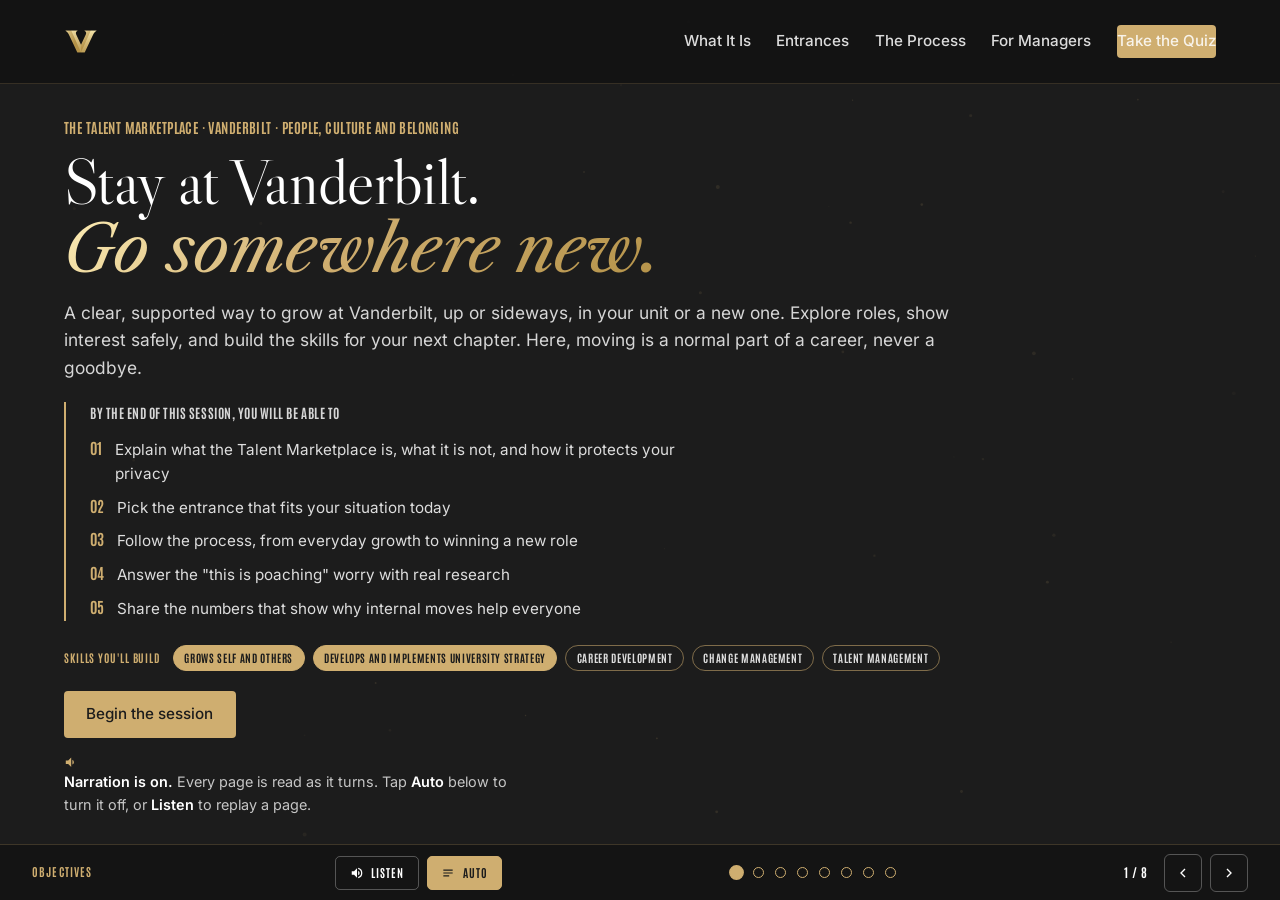
==== commit ea459c20: "Cache-bust the narration player to v2 The player script changed shape (bottom-bar Listen and Auto re" ====
--- a/index.html
+++ b/index.html
@@ -666,6 +666,6 @@
 
 
 <script src="assets/js/main.js?v=5"></script>
-<script src="assets/js/narration.js?v=1"></script>
+<script src="assets/js/narration.js?v=2"></script>
 </body>
 </html>
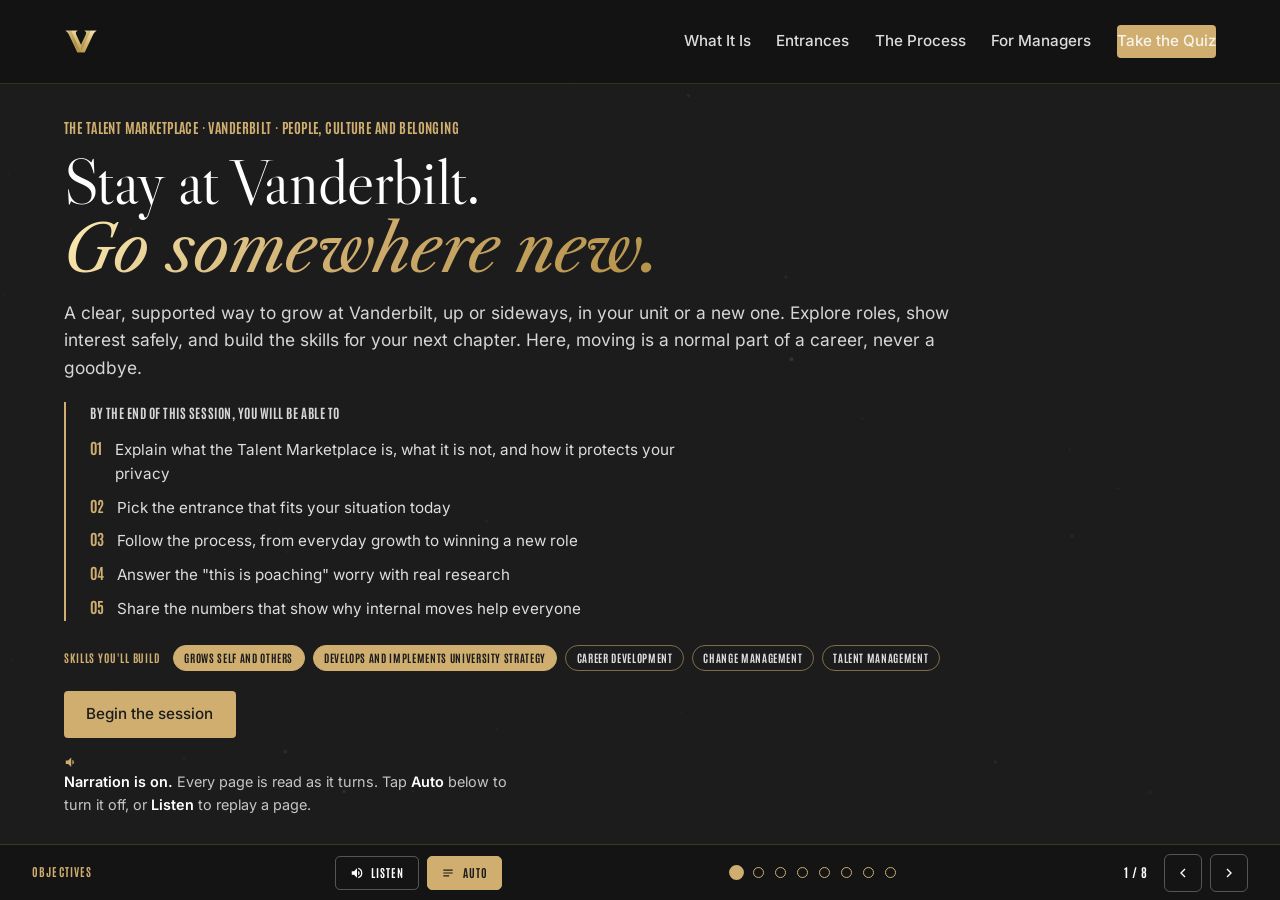
==== commit 868e6855: "Remove the five-business-day duration everywhere The staff-first window stays, described without a s" ====
--- a/index.html
+++ b/index.html
@@ -223,7 +223,7 @@
         <div class="card" data-reveal style="border-color:rgba(207,174,112,.55)">
           <span class="tag">1 · Career moves</span>
           <h3>Careers of interest</h3>
-          <p class="muted">Grow toward the careers that draw you. The marketplace matches roles to your skills, and staff see new openings first, for five business days. Your interest stays private until you act.</p>
+          <p class="muted">Grow toward the careers that draw you. The marketplace matches roles to your skills, and staff see new openings first. Your interest stays private until you act.</p>
         </div>
         <div class="card" data-reveal style="border-color:rgba(207,174,112,.55)">
           <span class="tag">2 · Gigs</span>
@@ -382,7 +382,7 @@
             <p class="door__row"><b>You right now</b> A posting is live, your skills match, and you are ready now.</p>
             <ol class="crumbs" aria-label="The path through this entrance">
               <li>Growth conversation with your manager <span class="crumbs__chip">recommended start</span></li>
-              <li>Apply inside the five-business-day internal-first window</li>
+              <li>Apply early, while staff see it first</li>
               <li>Interview in the same process every candidate gets</li>
               <li>HR and both managers plan the handoff, typically two to four weeks</li>
               <li>Onboard fast while your old role backfills through the marketplace</li>
@@ -437,7 +437,7 @@
         </div>
         <div class="track" data-reveal>
           <span class="tag">When opportunity arises · Pursue</span>
-          <p style="margin:.75rem 0 0;font-size:.95rem">The job posts to Vanderbilt staff first, for five business days. You apply, sharing what you choose, and interview like any other candidate. If you are chosen, HR and both managers plan the handoff, usually two to four weeks. Your old job then posts the same way, so your team gets the same first look.</p>
+          <p style="margin:.75rem 0 0;font-size:.95rem">The job posts to Vanderbilt staff first. You apply, sharing what you choose, and interview like any other candidate. If you are chosen, HR and both managers plan the handoff, usually two to four weeks. Your old job then posts the same way, so your team gets the same first look.</p>
         </div>
       </div>
 
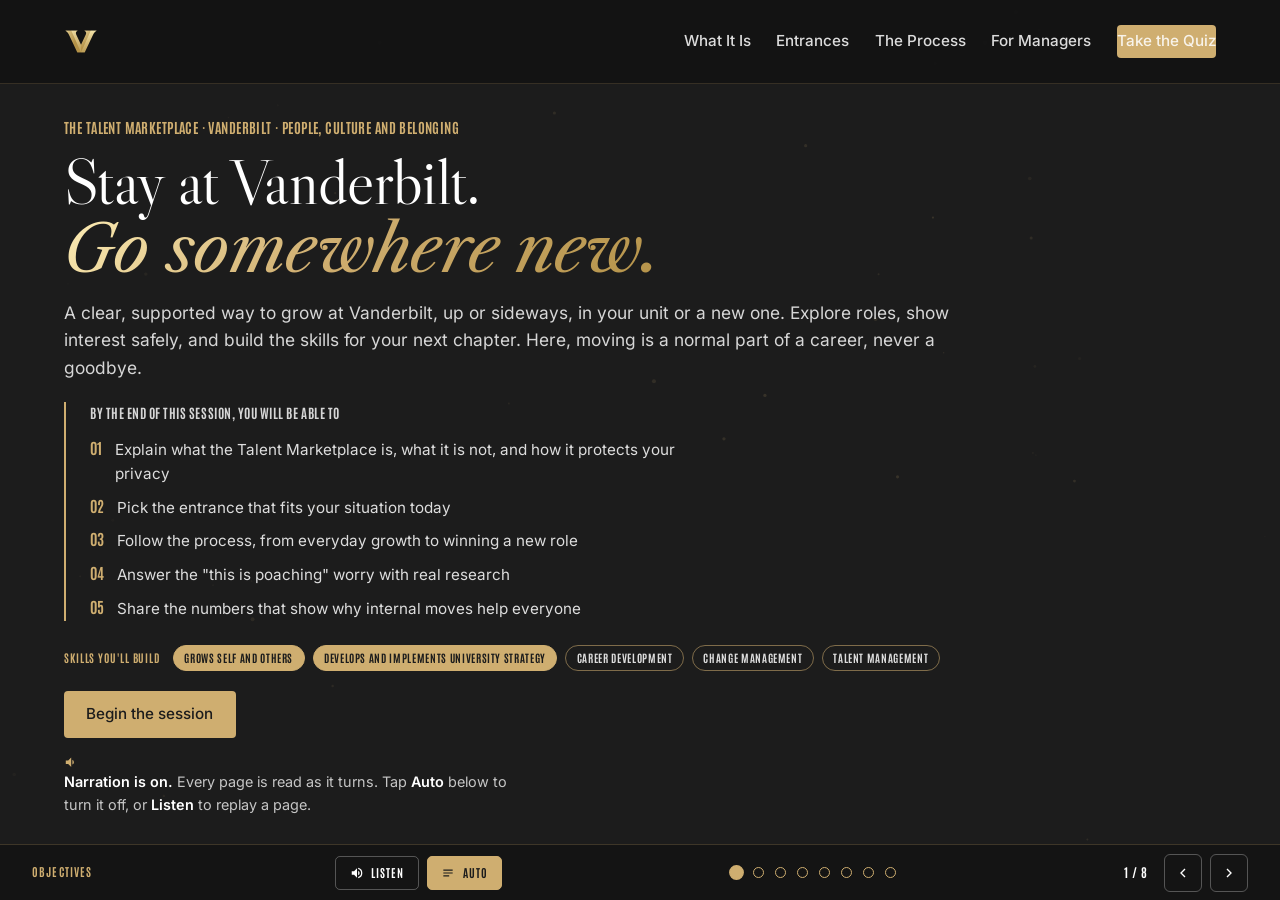
==== commit 751996a6: "Narration remembers where it stopped Pausing, toggling Auto off, or leaving a page never rewinds a t" ====
--- a/index.html
+++ b/index.html
@@ -666,6 +666,6 @@
 
 
 <script src="assets/js/main.js?v=5"></script>
-<script src="assets/js/narration.js?v=2"></script>
+<script src="assets/js/narration.js?v=3"></script>
 </body>
 </html>
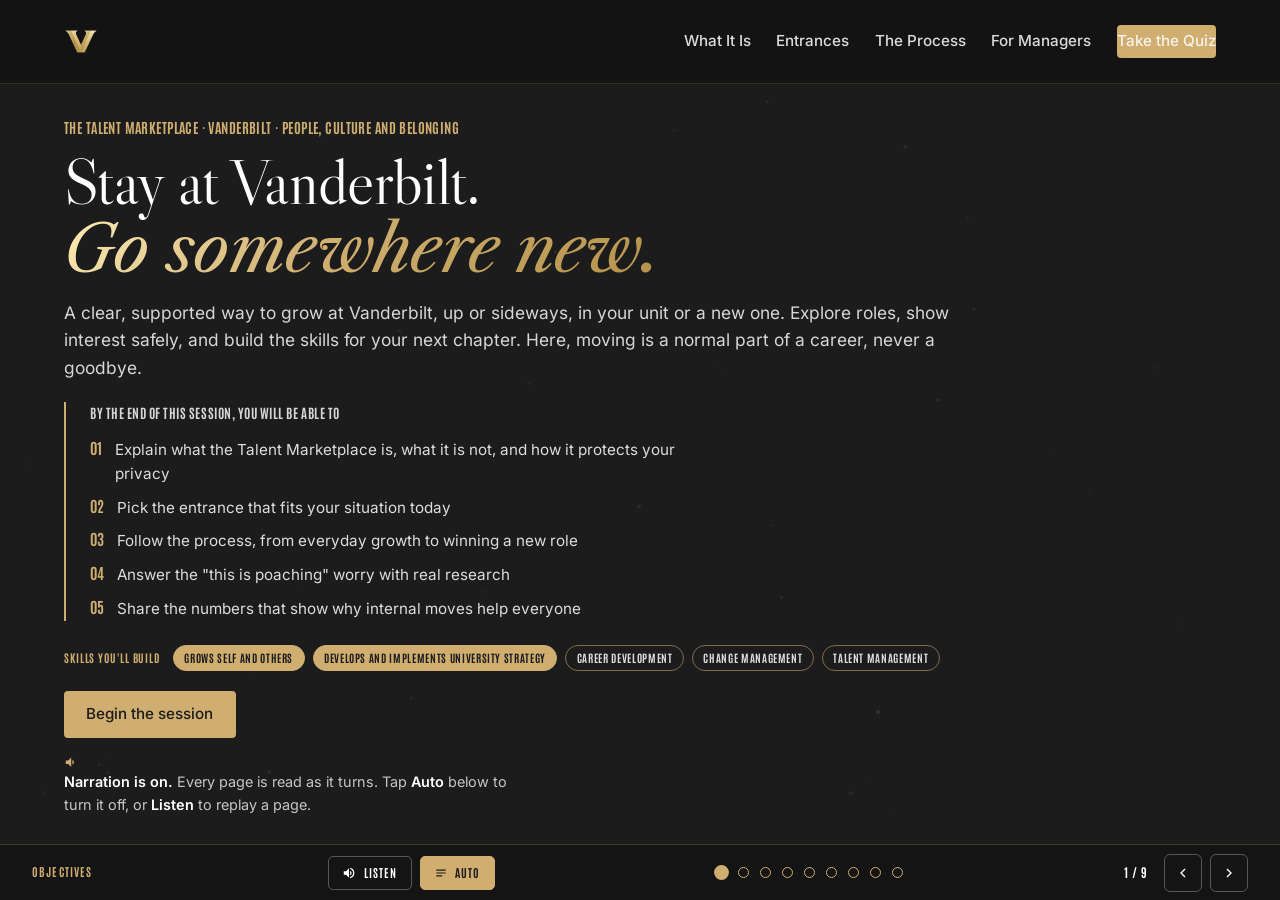
==== commit 9c1447d3: "Give the recap quiz its own page before the close The job aid page now leads with the five moves; th" ====
--- a/index.html
+++ b/index.html
@@ -140,7 +140,7 @@
   <span class="bottombar__title" id="barTitle"></span>
   <div class="dots" id="dots" role="navigation" aria-label="Slide navigation"></div>
   <div class="bottombar__ctrl">
-    <span class="bottombar__count" id="deckCount">1 / 8</span>
+    <span class="bottombar__count" id="deckCount">1 / 9</span>
     <button id="deckPrev" aria-label="Previous slide"><svg viewBox="0 0 24 24" fill="none" stroke="currentColor" stroke-width="2"><polyline points="15 18 9 12 15 6"/></svg></button>
     <button id="deckNext" aria-label="Next slide"><svg viewBox="0 0 24 24" fill="none" stroke="currentColor" stroke-width="2"><polyline points="9 18 15 12 9 6"/></svg></button>
   </div>
@@ -555,9 +555,53 @@
   <!-- ============ 10 · FIRST MOVE CARD (capstone) ============ -->
   <section class="slide on-dark" id="s-plan" data-title="The job aid">
     <div class="wrap">
-      <p class="eyebrow" data-reveal>Check what stuck · Then take the first move</p>
-      <h2 class="h2" data-reveal>The recap, then your <em>runway</em>.</h2>
-      <p class="lead" data-reveal>Six quick questions first. Then the job aid: five small moves, the exact Oracle screens, and live links that open them. Nothing to fill in and nothing to submit.</p>
+      <p class="eyebrow" data-reveal>Take the first move</p>
+      <h2 class="h2" data-reveal>Your <em>runway</em>: five small moves.</h2>
+      <p class="lead" data-reveal>The job aid: five small moves, the exact Oracle screens, and live links that open them. Nothing to fill in and nothing to submit.</p>
+
+      <div class="hero__cta" data-reveal style="margin-top:.75rem"><a class="btn" href="jobaid.html">Print the job aid</a></div>
+      <div class="warmup">
+        <div class="card" data-reveal>
+          <span class="tag">01 · The conversation</span>
+          <p class="muted">Have a conversation with your manager about your growth and development. Managers: hold that conversation with a team member.</p>
+        </div>
+        <div class="card" data-reveal>
+          <span class="tag">02 · The Talent Marketplace Tool</span>
+          <p class="muted">Map your skills and build a growth plan. Managers: evaluate the skills across your team.</p>
+          <p style="margin-top:.75rem"><a class="btn" href="https://vanderbilttalentcompass.vercel.app/">Open the Talent Marketplace Tool</a></p>
+        </div>
+        <div class="card" data-reveal>
+          <span class="tag">03 · Career Preferences</span>
+          <p class="muted">In your Oracle Talent Profile: next career move, preferred function and family, aspirations in the comments.</p>
+          <p style="margin-top:.5rem"><a href="https://ecsr.fa.us2.oraclecloud.com/fscmUI/faces/deeplink?objType=NFX_VIEW_MY_SKILLS_AND_QUAL_VB&action=NONE">Open your Talent Profile</a></p>
+          <figure class="uishot"><img src="assets/img/oracle-career-preferences.png" alt="Oracle Career Preferences screen with Next Career Move, Preferred Job Function, Preferred Job Family, and a comments box" loading="lazy" onerror="this.closest('figure').hidden=true"><figcaption>Oracle · Talent Profile · Career Preferences</figcaption></figure>
+        </div>
+        <div class="card" data-reveal>
+          <span class="tag">04 · Skills</span>
+          <p class="muted">Both lists, Skills I have and Skills I'm developing, honestly leveled. The matching runs on this data.</p>
+          <p style="margin-top:.5rem"><a href="https://ecsr.fa.us2.oraclecloud.com/fscmUI/redwood/profiles/skills/skillscenter?navigateBack=true">Open the Skills Center</a></p>
+          <figure class="uishot"><img src="assets/img/oracle-skills.png" alt="Oracle skills screen showing Skills I'm developing and Skills I have with endorsement counts" loading="lazy" onerror="this.closest('figure').hidden=true"><figcaption>Oracle · Talent Profile · Skills</figcaption></figure>
+        </div>
+        <div class="card" data-reveal>
+          <span class="tag">05 · Careers of Interest</span>
+          <p class="muted">In the Grow area, flag the roles that interest you, then browse the Opportunity Marketplace with Opportunity set to Career Roles. Private to you.</p>
+          <p style="margin-top:.5rem"><a href="https://ecsr.fa.us2.oraclecloud.com/fscmUI/redwood/internalmobility/opportunitymarketplace/search">Browse the Opportunity Marketplace</a></p>
+          <figure class="uishot"><img src="assets/img/oracle-marketplace.png" alt="Oracle Opportunity Marketplace showing career role cards and an Update Interests button" loading="lazy" onerror="this.closest('figure').hidden=true"><figcaption>Oracle · Grow · Opportunity Marketplace</figcaption></figure>
+        </div>
+      </div>
+    </div>
+  </section>
+
+  
+
+  
+
+  <!-- ============ RECAP QUIZ ============ -->
+  <section class="slide on-dark" id="s-recap" data-count data-title="The recap">
+    <div class="wrap">
+      <p class="eyebrow" data-reveal>Check what stuck</p>
+      <h2 class="h2" data-reveal>Six questions, <em>instant</em> feedback.</h2>
+      <p class="lead" data-reveal>A quick check that the big ideas landed. Pick an answer, read the why, and see your score at the end.</p>
       <div class="quiz" id="recap" data-reveal>
         <div id="recapPanel">
           <p class="quiz__progress" id="recapProgress"></p>
@@ -570,43 +614,8 @@
         </div>
         <div id="recapResult" hidden aria-live="polite"></div>
       </div>
-
-      <div class="hero__cta" data-reveal style="margin-top:.75rem"><a class="btn" href="jobaid.html">Print the job aid</a></div>
-      <div class="warmup">
-        <div class="card" data-reveal>
-          <span class="tag">01 · The conversation</span>
-          <p class="muted">Have a conversation with your manager about your growth and development. Managers: hold that conversation with a team member.</p>
-        </div>
-        <div class="card" data-reveal>
-          <span class="tag">02 · The Talent Marketplace Tool</span>
-          <p class="muted">Map your skills and build a growth plan. Managers: evaluate the skills across your team.</p>
-          <p style="margin-top:.75rem"><a class="btn" href="https://vanderbilttalentcompass.vercel.app/">Open the Talent Marketplace Tool</a></p>
-        </div>
-        <div class="card" data-reveal>
-          <span class="tag">03 · Career Preferences</span>
-          <p class="muted">In your Oracle Talent Profile: next career move, preferred function and family, aspirations in the comments.</p>
-          <p style="margin-top:.5rem"><a href="https://ecsr.fa.us2.oraclecloud.com/fscmUI/faces/deeplink?objType=NFX_VIEW_MY_SKILLS_AND_QUAL_VB&action=NONE">Open your Talent Profile</a></p>
-          <figure class="uishot"><img src="assets/img/oracle-career-preferences.png" alt="Oracle Career Preferences screen with Next Career Move, Preferred Job Function, Preferred Job Family, and a comments box" loading="lazy" onerror="this.closest('figure').hidden=true"><figcaption>Oracle · Talent Profile · Career Preferences</figcaption></figure>
-        </div>
-        <div class="card" data-reveal>
-          <span class="tag">04 · Skills</span>
-          <p class="muted">Both lists, Skills I have and Skills I'm developing, honestly leveled. The matching runs on this data.</p>
-          <p style="margin-top:.5rem"><a href="https://ecsr.fa.us2.oraclecloud.com/fscmUI/redwood/profiles/skills/skillscenter?navigateBack=true">Open the Skills Center</a></p>
-          <figure class="uishot"><img src="assets/img/oracle-skills.png" alt="Oracle skills screen showing Skills I'm developing and Skills I have with endorsement counts" loading="lazy" onerror="this.closest('figure').hidden=true"><figcaption>Oracle · Talent Profile · Skills</figcaption></figure>
-        </div>
-        <div class="card" data-reveal>
-          <span class="tag">05 · Careers of Interest</span>
-          <p class="muted">In the Grow area, flag the roles that interest you, then browse the Opportunity Marketplace with Opportunity set to Career Roles. Private to you.</p>
-          <p style="margin-top:.5rem"><a href="https://ecsr.fa.us2.oraclecloud.com/fscmUI/redwood/internalmobility/opportunitymarketplace/search">Browse the Opportunity Marketplace</a></p>
-          <figure class="uishot"><img src="assets/img/oracle-marketplace.png" alt="Oracle Opportunity Marketplace showing career role cards and an Update Interests button" loading="lazy" onerror="this.closest('figure').hidden=true"><figcaption>Oracle · Grow · Opportunity Marketplace</figcaption></figure>
-        </div>
-      </div>
-    </div>
-  </section>
-
-  
-
-  
+    </div>
+  </section>
 
   <!-- ============ 12 · CLOSING ============ -->
   <section class="slide on-dark" id="s-close" data-title="Wrap-up">
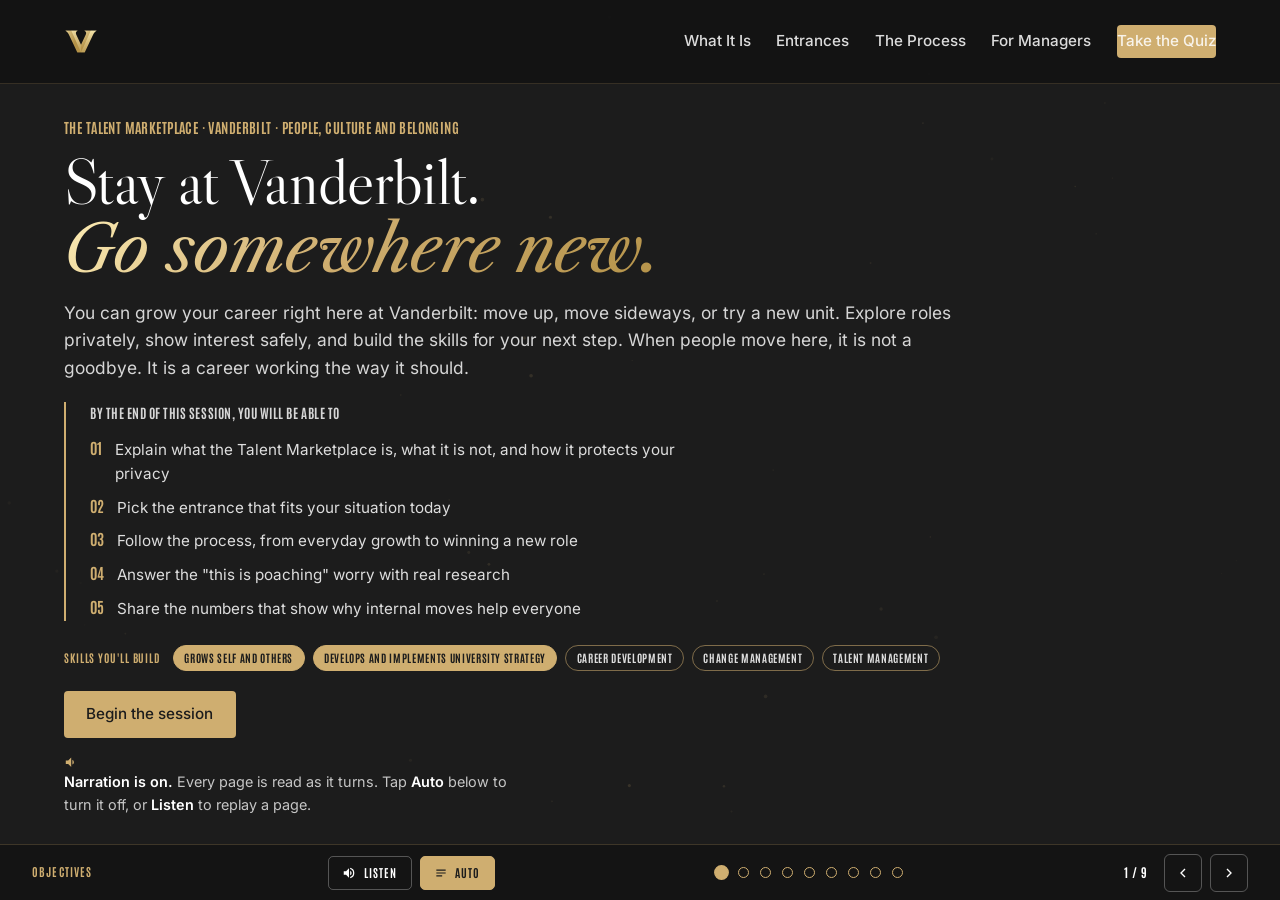
==== commit 6ec54449: "Reorder and rewrite the five moves with Oracle Learning courses Conversation, tool, career preferenc" ====
--- a/index.html
+++ b/index.html
@@ -160,7 +160,7 @@
     <div class="wrap">
       <p class="eyebrow" data-reveal>The Talent Marketplace · Vanderbilt · People, Culture and Belonging</p>
       <h1 class="h-hero" data-reveal>Stay at Vanderbilt.<br><em class="gold-text">Go somewhere new.</em></h1>
-      <p class="lead" data-reveal style="margin-top:1rem">A clear, supported way to grow at Vanderbilt, up or sideways, in your unit or a new one. Explore roles, show interest safely, and build the skills for your next chapter. Here, moving is a normal part of a career, never a goodbye.</p>
+      <p class="lead" data-reveal style="margin-top:1rem">You can grow your career right here at Vanderbilt: move up, move sideways, or try a new unit. Explore roles privately, show interest safely, and build the skills for your next step. When people move here, it is not a goodbye. It is a career working the way it should.</p>
       <div class="objectives" data-reveal>
         <p class="objectives__label">By the end of this session, you will be able to</p>
         <ol class="objectives__list">
@@ -563,31 +563,37 @@
       <div class="warmup">
         <div class="card" data-reveal>
           <span class="tag">01 · The conversation</span>
-          <p class="muted">Have a conversation with your manager about your growth and development. Managers: hold that conversation with a team member.</p>
+          <p class="muted">Have a conversation with your manager about your growth and development. Managers: hold that conversation with a team member. Need help finding the words? A short course covers talking about your growth and articulating your value.</p>
+          <p style="margin-top:.5rem"><a href="https://ecsr.fa.us2.oraclecloud.com/fscmUI/redwood/learner/learn/redirect?learningItemId=300002899780041&learningItemType=ORA_COURSE">Take the conversation course</a></p>
         </div>
         <div class="card" data-reveal>
           <span class="tag">02 · The Talent Marketplace Tool</span>
-          <p class="muted">Map your skills and build a growth plan. Managers: evaluate the skills across your team.</p>
+          <p class="muted">Build a development plan: where you are, where you want to grow, and the skills to get there. It guides your growth; it does not guarantee a promotion.</p>
           <p style="margin-top:.75rem"><a class="btn" href="https://vanderbilttalentcompass.vercel.app/">Open the Talent Marketplace Tool</a></p>
         </div>
         <div class="card" data-reveal>
           <span class="tag">03 · Career Preferences</span>
-          <p class="muted">In your Oracle Talent Profile: next career move, preferred function and family, aspirations in the comments.</p>
+          <p class="muted">Tell Oracle your intent: that you want to move, where you are interested in going, and when. Discuss it with your manager.</p>
           <p style="margin-top:.5rem"><a href="https://ecsr.fa.us2.oraclecloud.com/fscmUI/faces/deeplink?objType=NFX_VIEW_MY_SKILLS_AND_QUAL_VB&action=NONE">Open your Talent Profile</a></p>
           <figure class="uishot"><img src="assets/img/oracle-career-preferences.png" alt="Oracle Career Preferences screen with Next Career Move, Preferred Job Function, Preferred Job Family, and a comments box" loading="lazy" onerror="this.closest('figure').hidden=true"><figcaption>Oracle · Talent Profile · Career Preferences</figcaption></figure>
         </div>
         <div class="card" data-reveal>
-          <span class="tag">04 · Skills</span>
-          <p class="muted">Both lists, Skills I have and Skills I'm developing, honestly leveled. The matching runs on this data.</p>
+          <span class="tag">04 · Careers of Interest</span>
+          <p class="muted">In the Grow area, see current openings, career roles, and Gigs (short-term assignments) you may want to move into. Flag the ones that interest you; private to you.</p>
+          <p style="margin-top:.5rem"><a href="https://ecsr.fa.us2.oraclecloud.com/fscmUI/redwood/internalmobility/opportunitymarketplace/search">Browse the Opportunity Marketplace</a></p>
+          <figure class="uishot"><img src="assets/img/oracle-marketplace.png" alt="Oracle Opportunity Marketplace showing career role cards and an Update Interests button" loading="lazy" onerror="this.closest('figure').hidden=true"><figcaption>Oracle · Grow · Opportunity Marketplace</figcaption></figure>
+        </div>
+        <div class="card" data-reveal>
+          <span class="tag">05 · Skills</span>
+          <p class="muted">Cross-reference the skills you have, the ones you are developing, and the ones you still need; that gap guides what you develop next. See the skills other career roles take, close gaps with courses in Learning, build a custom development plan in the tool, and keep your manager in the loop.</p>
           <p style="margin-top:.5rem"><a href="https://ecsr.fa.us2.oraclecloud.com/fscmUI/redwood/profiles/skills/skillscenter?navigateBack=true">Open the Skills Center</a></p>
           <figure class="uishot"><img src="assets/img/oracle-skills.png" alt="Oracle skills screen showing Skills I'm developing and Skills I have with endorsement counts" loading="lazy" onerror="this.closest('figure').hidden=true"><figcaption>Oracle · Talent Profile · Skills</figcaption></figure>
         </div>
-        <div class="card" data-reveal>
-          <span class="tag">05 · Careers of Interest</span>
-          <p class="muted">In the Grow area, flag the roles that interest you, then browse the Opportunity Marketplace with Opportunity set to Career Roles. Private to you.</p>
-          <p style="margin-top:.5rem"><a href="https://ecsr.fa.us2.oraclecloud.com/fscmUI/redwood/internalmobility/opportunitymarketplace/search">Browse the Opportunity Marketplace</a></p>
-          <figure class="uishot"><img src="assets/img/oracle-marketplace.png" alt="Oracle Opportunity Marketplace showing career role cards and an Update Interests button" loading="lazy" onerror="this.closest('figure').hidden=true"><figcaption>Oracle · Grow · Opportunity Marketplace</figcaption></figure>
-        </div>
+      </div>
+      <div class="card" data-reveal style="margin-top:1rem">
+        <span class="tag">Go deeper</span>
+        <p class="muted">Want the full tour of the Talent Marketplace? Take the deep-dive course in Oracle Learning.</p>
+        <p style="margin-top:.75rem"><a class="btn" href="https://ecsr.fa.us2.oraclecloud.com/fscmUI/redwood/learner/learn/redirect?learningItemId=300003063355987&learningItemType=ORA_CLASS">Take the deep-dive course</a></p>
       </div>
     </div>
   </section>
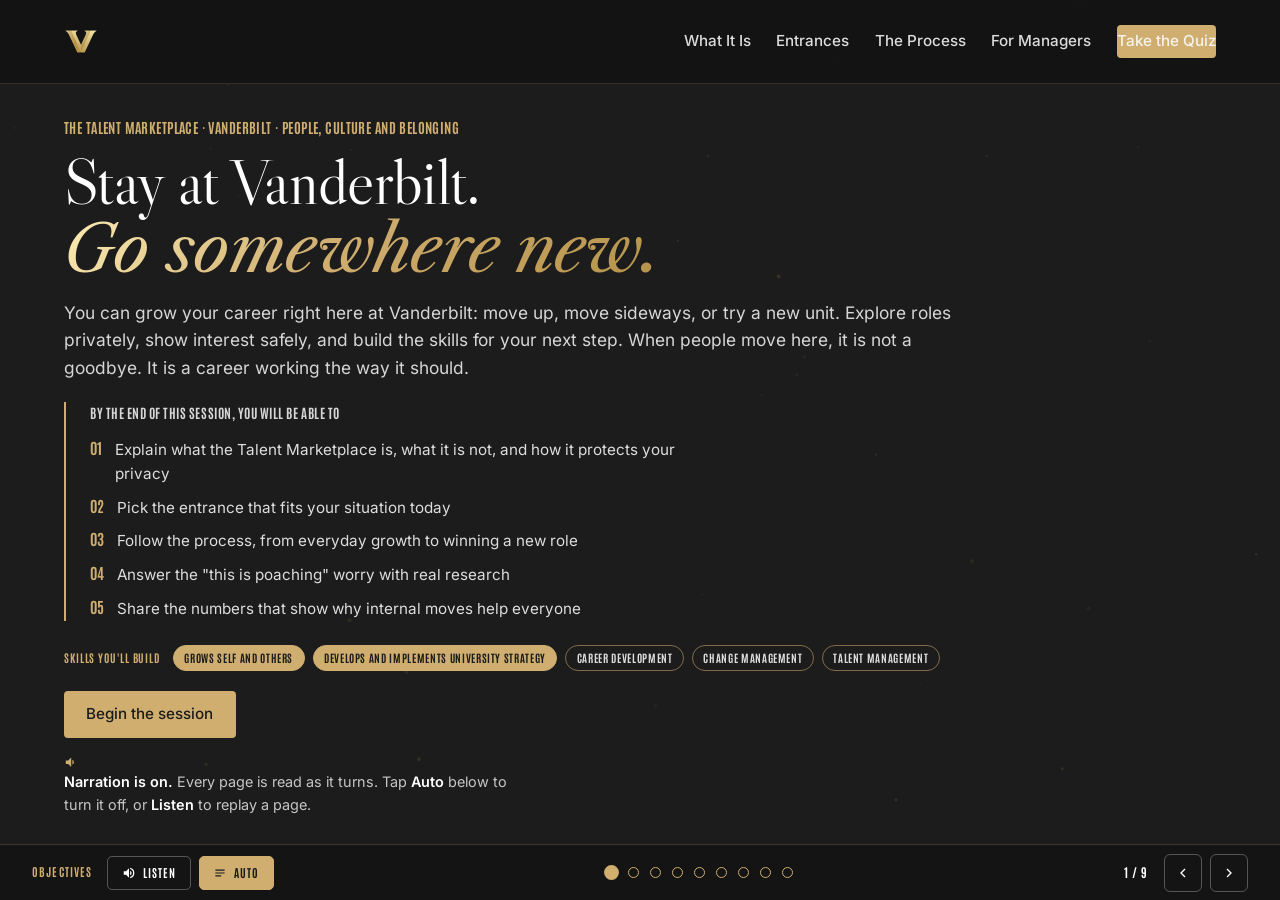
==== commit ce1d2dba: "Group the audio controls beside the page title Wrap the title and the Listen and Auto buttons in one" ====
--- a/index.html
+++ b/index.html
@@ -681,6 +681,6 @@
 
 
 <script src="assets/js/main.js?v=5"></script>
-<script src="assets/js/narration.js?v=3"></script>
+<script src="assets/js/narration.js?v=4"></script>
 </body>
 </html>
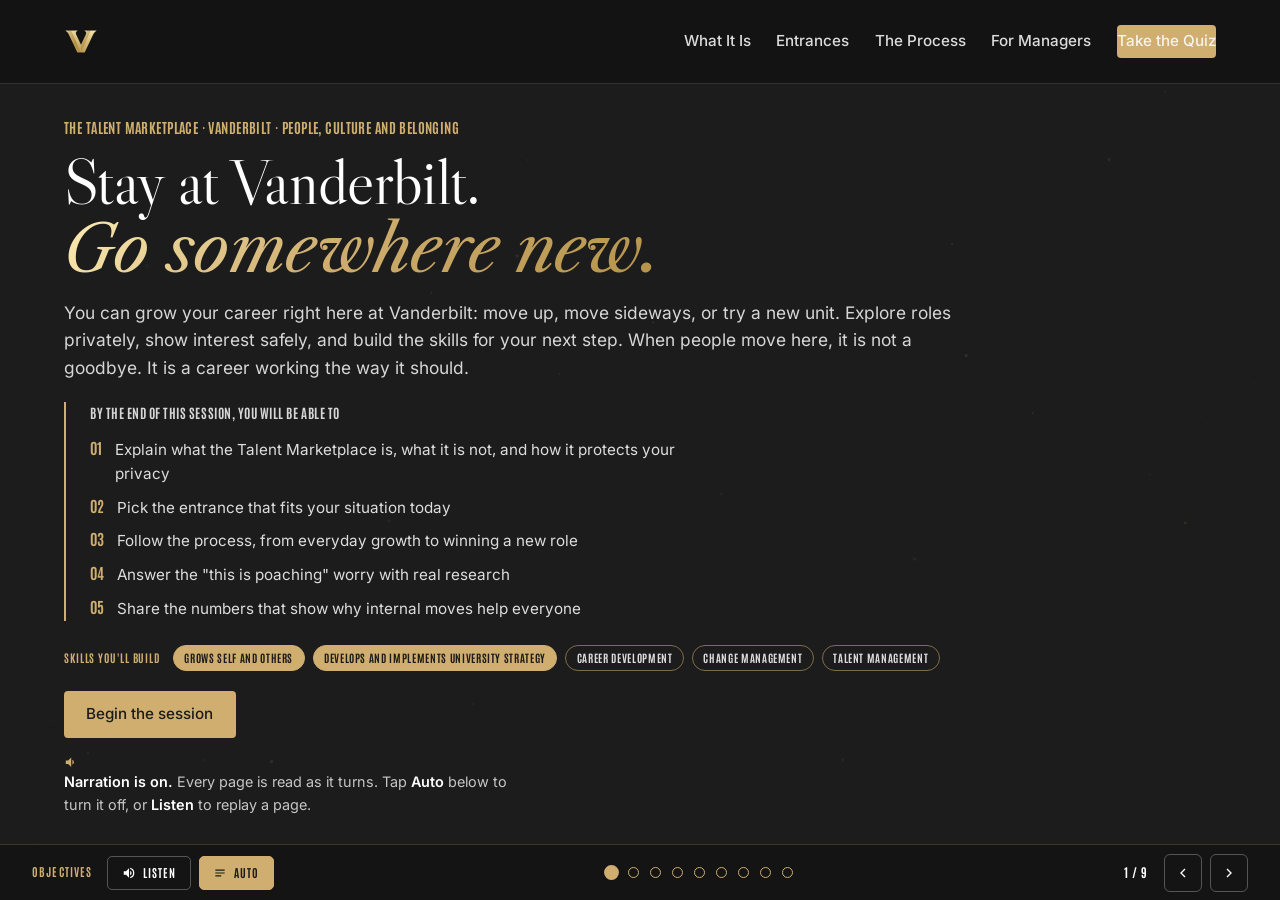
==== commit e09e8adb: "Restart narration on page turn, keep pause position on the page Arriving on a page with next or back" ====
--- a/index.html
+++ b/index.html
@@ -681,6 +681,6 @@
 
 
 <script src="assets/js/main.js?v=5"></script>
-<script src="assets/js/narration.js?v=4"></script>
+<script src="assets/js/narration.js?v=5"></script>
 </body>
 </html>
